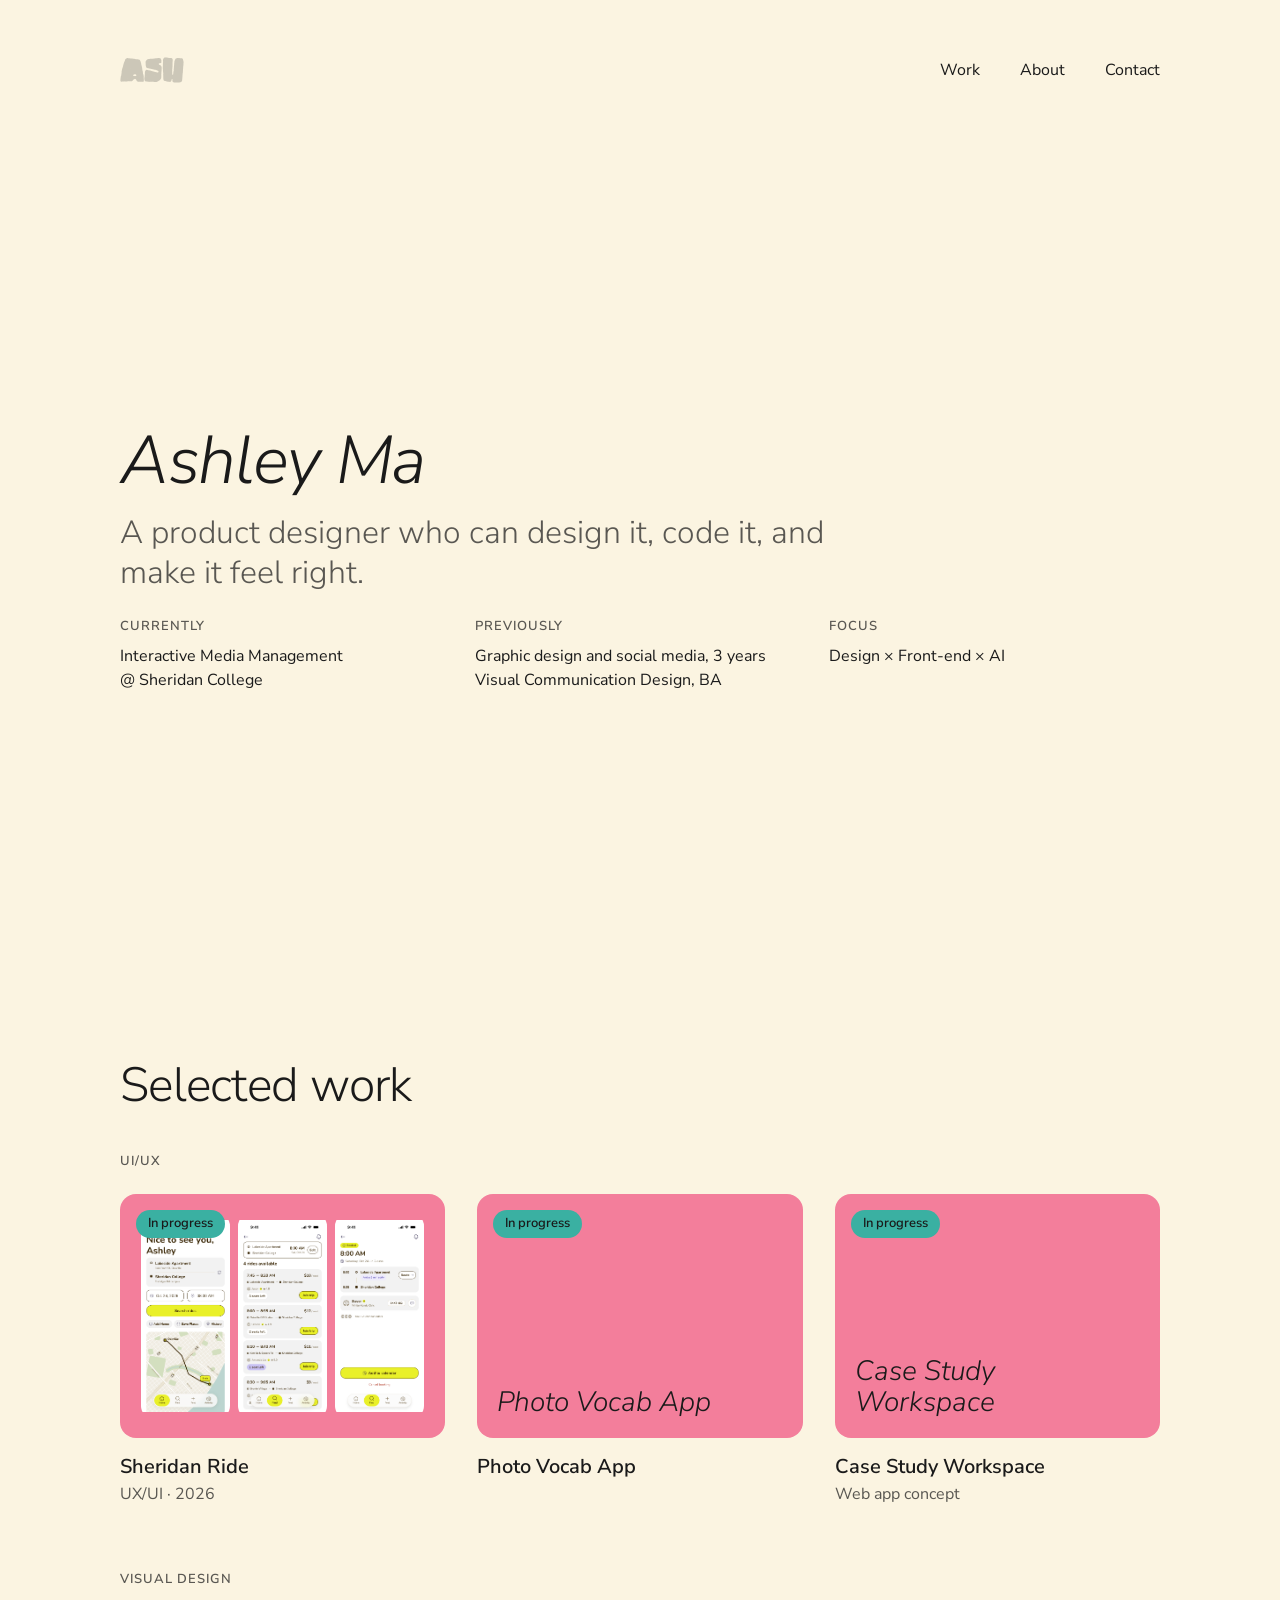
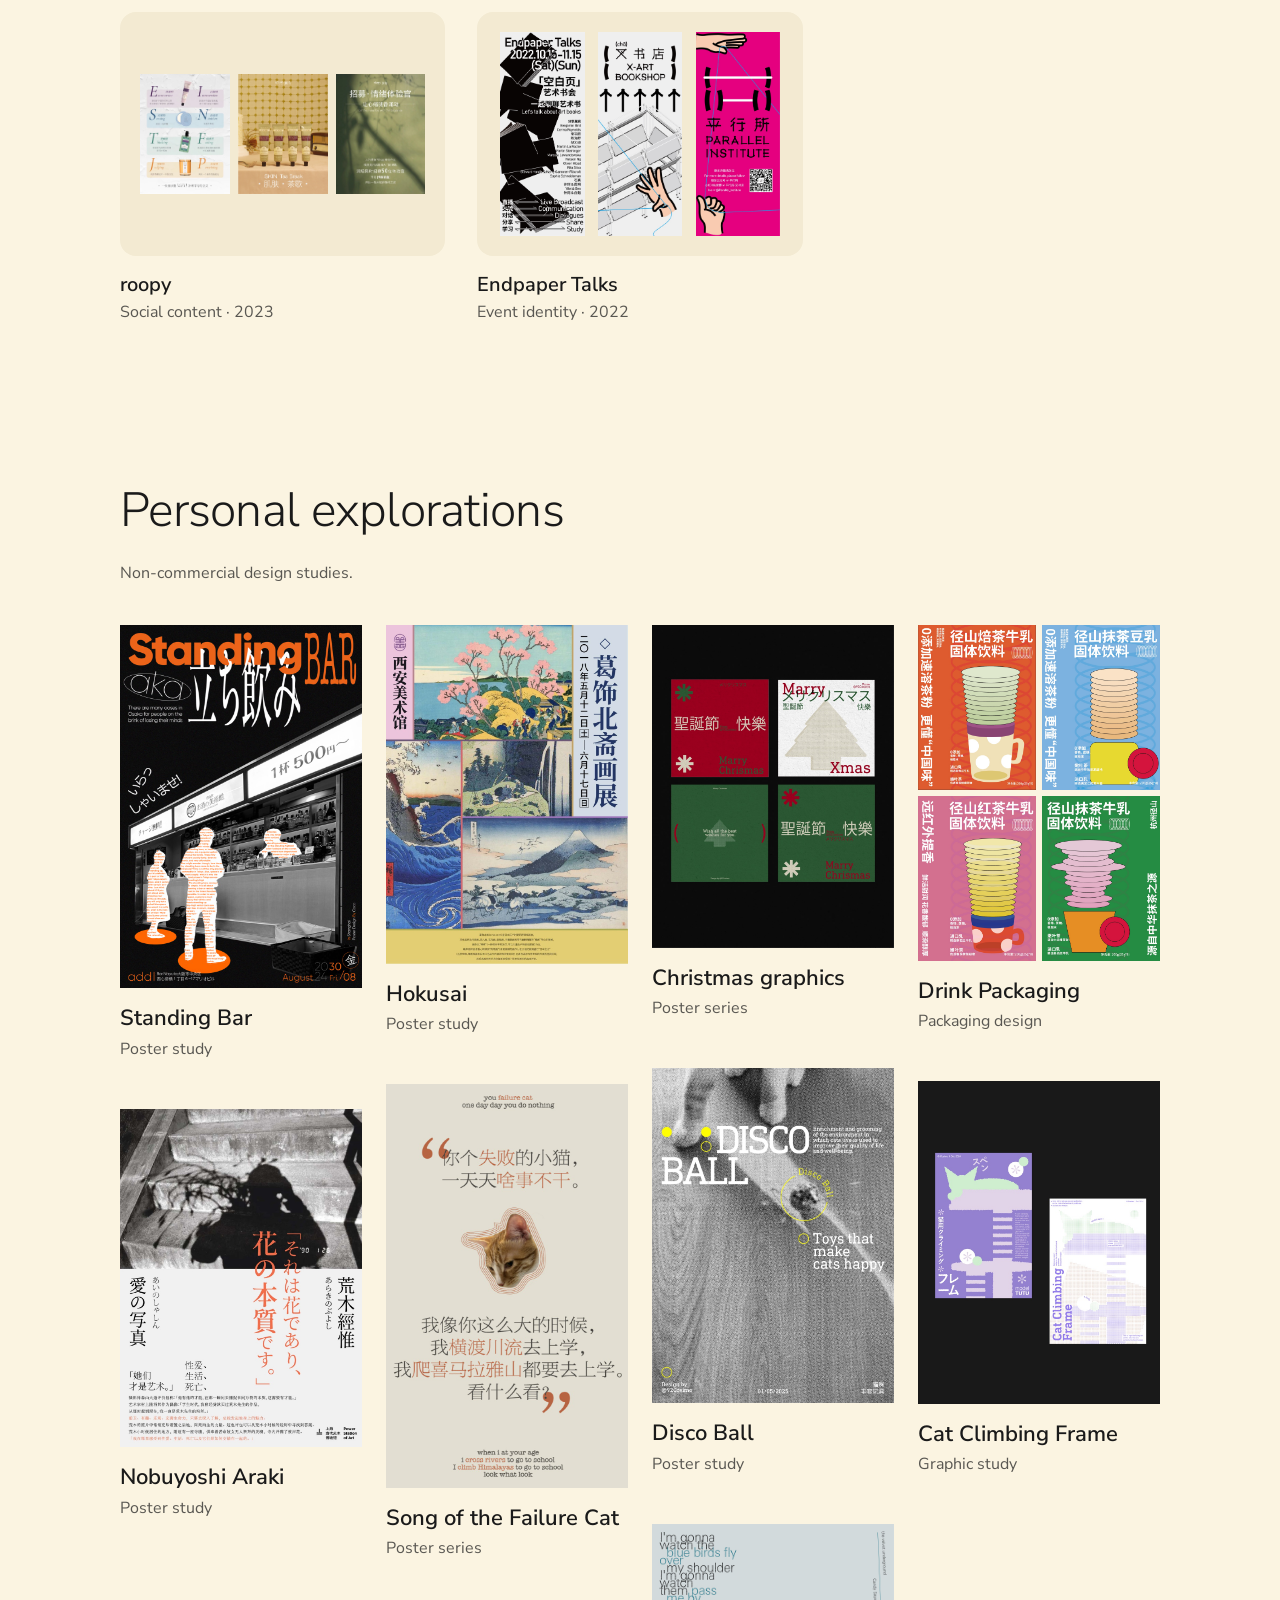
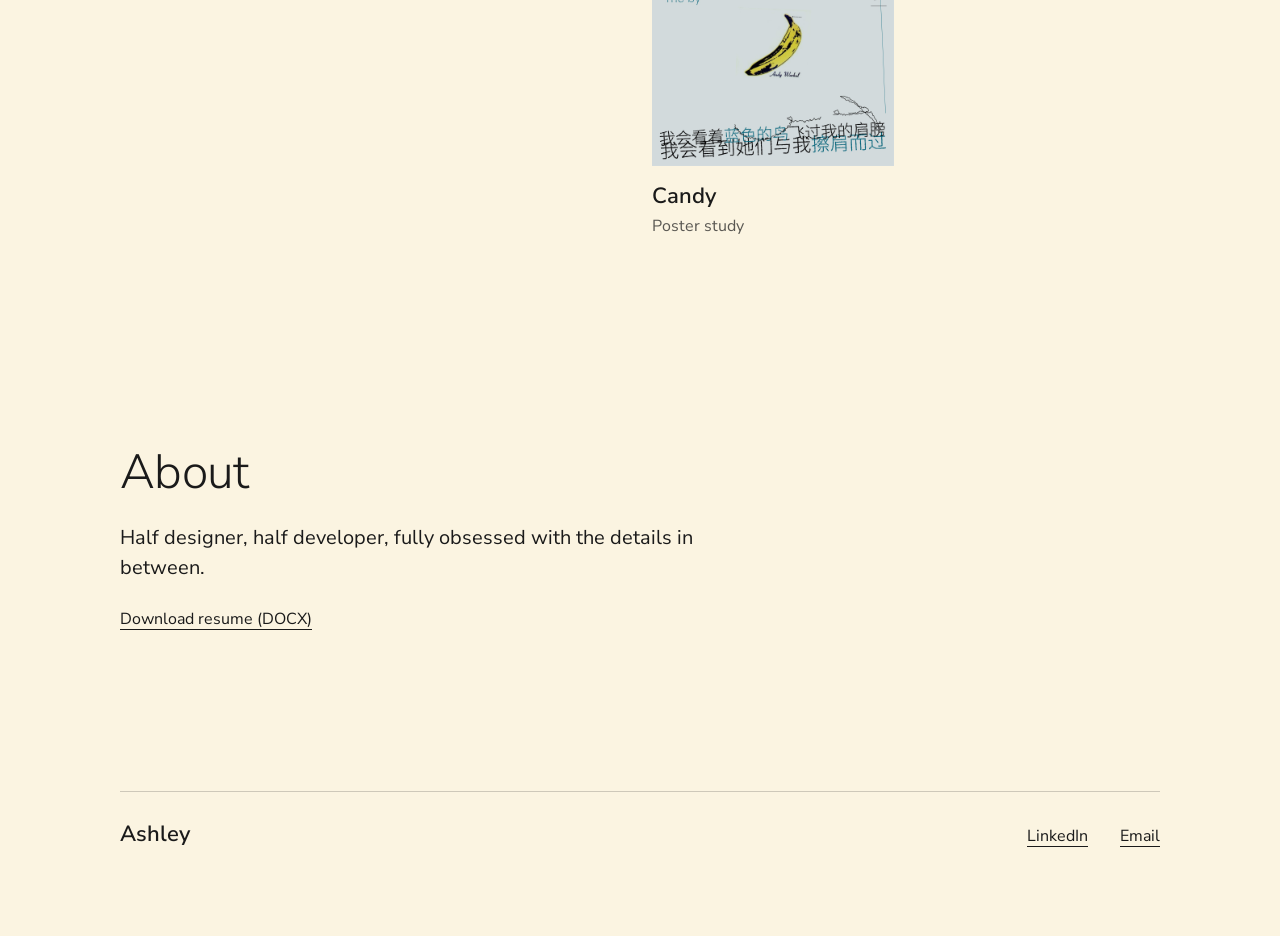
==== index.html @ 842b999d "little error 2" ====
<!DOCTYPE html>
<html lang="en">
<head>
  <meta charset="UTF-8">
  <meta name="viewport" content="width=device-width, initial-scale=1.0">
  <meta name="description" content="Ashley Ma — Design × Front-end × AI.">
  <title>Ashley Ma ｜ Design × Front-end × AI</title>
  <link rel="icon" type="image/svg+xml" sizes="any" href="assets/brand_assets/favicon.svg">
  <link rel="preconnect" href="https://fonts.googleapis.com">
  <link rel="preconnect" href="https://fonts.gstatic.com" crossorigin>
  <link href="https://fonts.googleapis.com/css2?family=Gaegu:wght@700&amp;family=Nunito+Sans:ital,opsz,wght@0,6..12,300;0,6..12,400;0,6..12,600;1,6..12,300&amp;display=swap" rel="stylesheet">
  <link rel="stylesheet" href="assets/style.css">
</head>
<body>
  <a class="skip-link" href="#main">Skip to content</a>
  <div class="page">
    <header class="site-header">
      <a class="brand" href="index.html" aria-label="ASH home"><img src="assets/brand_assets/ASHlogo.svg" width="96" height="39" alt="ASH"></a>
      <nav aria-label="Main navigation"><a href="#work">Work</a><a href="#about">About</a><a href="#contact">Contact</a></nav>
    </header>
    <main id="main" tabindex="-1">
      <section class="hero" aria-labelledby="intro">
        <div class="hero-title"><h1 id="intro">Ashley Ma</h1><p class="tagline">A product designer who can design it, code it, and make it feel right.</p></div>
        <dl class="facts">
          <div><dt>Currently</dt><dd>Interactive Media Management<br>@ Sheridan College</dd></div>
          <div><dt>Previously</dt><dd>Graphic design and social media, 3 years<br>Visual Communication Design, BA</dd></div>
          <div><dt>Focus</dt><dd>Design × Front-end × AI</dd></div>
        </dl>
      </section>
      <section id="work" class="work" aria-labelledby="work-title">
        <h2 id="work-title">Selected work</h2>
        <div class="work-group">
          <h3 id="uiux-title" class="group-title">UI/UX</h3>
          <div class="project-grid">
            <a class="project-card-link" href="project.html?id=sheridan-ride"><article class="project">
              <div class="cover"><p class="project-tag">In progress</p><span class="sheridan-screens" aria-hidden="true">
                <img src="assets/images/sheridanRide/01-home-page.png" width="804" height="1748" alt="" loading="lazy" decoding="async"><img src="assets/images/sheridanRide/02-search-results.png" width="804" height="1748" alt="" loading="lazy" decoding="async"><img src="assets/images/sheridanRide/04-posted-ride-details.png" width="804" height="1748" alt="" loading="lazy" decoding="async">
              </span></div>
              <h4>Sheridan Ride</h4><p class="project-meta">UX/UI · 2026</p>
            </article></a>
            <a class="project-card-link" href="project.html?id=photo-vocab-app"><article class="project">
              <div class="cover"><p class="project-tag">In progress</p><span class="cover-title" aria-hidden="true">Photo Vocab App</span></div>
              <h4>Photo Vocab App</h4>
            </article></a>
            <a class="project-card-link" href="project.html?id=case-study-workspace"><article class="project">
              <div class="cover"><p class="project-tag">In progress</p><span class="cover-title" aria-hidden="true">Case Study Workspace</span></div>
              <h4>Case Study Workspace</h4><p class="project-meta">Web app concept</p>
            </article></a>
          </div>
        </div>
        <div class="work-group">
          <h3 id="visual-title" class="group-title">Visual design</h3>
          <div class="project-grid">
            <a class="project-card-link" href="project.html?id=roopy"><article class="project">
              <div class="cover card--neutral"><span class="cover-art" aria-hidden="true"><img src="assets/images/portfolio/roopy-mbti.jpg" width="900" height="1200" alt="" loading="lazy" decoding="async"><img src="assets/images/portfolio/roopy-skin-tea-hand-cream.jpg" width="900" height="1200" alt="" loading="lazy" decoding="async"><img src="assets/images/portfolio/roopy-fragrance.jpg" width="900" height="1200" alt="" loading="lazy" decoding="async"></span></div>
              <h4>roopy</h4><p class="project-meta">Social content · 2023</p>
            </article></a>
            <a class="project-card-link" href="project.html?id=endpaper-talks"><article class="project">
              <div class="cover card--neutral"><span class="cover-art" aria-hidden="true"><img src="assets/images/portfolio/endpaper-talks.jpg" width="498" height="1200" alt="" loading="lazy" decoding="async"><img src="assets/images/portfolio/x-art-bookshop.jpg" width="499" height="1200" alt="" loading="lazy" decoding="async"><img src="assets/images/portfolio/parallel-institute.jpg" width="494" height="1200" alt="" loading="lazy" decoding="async"></span></div>
              <h4>Endpaper Talks</h4><p class="project-meta">Event identity · 2022</p>
            </article></a>
          </div>
        </div>
      </section>
      <section class="work personal-work" aria-labelledby="personal-title">
        <h2 id="personal-title">Personal explorations</h2><p class="section-intro">Non-commercial design studies.</p>
        <div class="exploration-grid">
          <a href="project.html?id=standing-bar"><article class="exploration-card"><img src="assets/images/portfolio/standing-bar.jpg" width="800" height="1200" alt="Standing Bar poster with monochrome street photography and orange lettering" loading="lazy" decoding="async"><h3>Standing Bar</h3><p>Poster study</p></article></a>
          <a href="project.html?id=araki"><article class="exploration-card"><img src="assets/images/portfolio/araki.jpg" width="857" height="1200" alt="Araki exhibition poster with monochrome photography" loading="lazy" decoding="async"><h3>Nobuyoshi Araki</h3><p>Poster study</p></article></a>
          <a href="project.html?id=hokusai"><article class="exploration-card"><img src="assets/images/portfolio/hokusai.jpg" width="857" height="1200" alt="Hokusai exhibition poster with Japanese prints and blue typography" loading="lazy" decoding="async"><h3>Hokusai</h3><p>Poster study</p></article></a>
          <a href="project.html?id=failure-cat"><article class="exploration-card"><img src="assets/images/portfolio/failure-cat-1.jpg" width="720" height="1200" alt="Failure Cat collage poster" loading="lazy" decoding="async"><h3>Song of the Failure Cat</h3><p>Poster series</p></article></a>
          <a href="project.html?id=christmas"><article class="exploration-card"><img src="assets/images/portfolio/christmas-series.jpg" width="900" height="1200" alt="Christmas graphic compositions in red, green, and cream" loading="lazy" decoding="async"><h3>Christmas graphics</h3><p>Poster series</p></article></a>
          <a href="project.html?id=disco-ball"><article class="exploration-card"><img src="assets/images/portfolio/disco-ball.jpg" width="867" height="1200" alt="Disco Ball poster with monochrome imagery and yellow accents" loading="lazy" decoding="async"><h3>Disco Ball</h3><p>Poster study</p></article></a>
          <a href="project.html?id=candy"><article class="exploration-card"><img src="assets/images/portfolio/candy.jpg" width="1200" height="1200" alt="Candy poster with a yellow banana illustration and bilingual lyrics" loading="lazy" decoding="async"><h3>Candy</h3><p>Poster study</p></article></a>
          <a href="project.html?id=drink-packaging"><article class="exploration-card"><div class="exploration-collage" aria-hidden="true"><img src="assets/images/portfolio/packaging-0206-02.jpg" width="859" height="1200" alt="" loading="lazy" decoding="async"><img src="assets/images/portfolio/packaging-0206-03.jpg" width="859" height="1200" alt="" loading="lazy" decoding="async"><img src="assets/images/portfolio/packaging-0210-04.jpg" width="859" height="1200" alt="" loading="lazy" decoding="async"><img src="assets/images/portfolio/packaging-0210-05.jpg" width="859" height="1200" alt="" loading="lazy" decoding="async"></div><h3>Drink Packaging</h3><p>Packaging design</p></article></a>
          <a href="project.html?id=cat-climbing-frame"><article class="exploration-card"><img src="assets/images/portfolio/cat-climbing-frame.jpg" width="900" height="1200" alt="Purple cat climbing frame graphic design" loading="lazy" decoding="async"><h3>Cat Climbing Frame</h3><p>Graphic study</p></article></a>
        </div>
      </section>
      <section id="about" class="about" aria-labelledby="about-title">
        <h2 id="about-title">About</h2><p class="body-large">Half designer, half developer, fully obsessed with the details in between.</p>
        <div id="resume" class="resume"><a class="contact-link" href="assets/Ashley_Ma_Resume.docx" download>Download resume (DOCX)</a></div>
      </section>
    </main>
    <footer id="contact" class="site-footer"><div class="footer-row"><p class="signature">Ashley</p><div class="footer-links"><a class="contact-link" href="https://www.linkedin.com/in/ashleymadesign/">LinkedIn</a><a class="contact-link" href="mailto:Ashley.ma0902@gmail.com">Email</a></div></div></footer>
  </div>
</body>
</html>
---- assets/style.css ----
:root {
  --color-bg: #FBF4E1;              /* page background (60%) - light tint of Pantone Anise Flower */
  --color-card: #F37E9B;            /* project cards, simple screenshots (30%) - Pantone Rosy Future */
  --color-card-neutral: #F3EAD2;    /* project cards, colorful screenshots - warm sand */
  --color-accent: #3AB0A2;          /* tags, active/hover link line (10%) - Pantone Waterfall */
  --color-text: #1A1A1A;            /* main text */
  --color-text-muted: rgba(26, 26, 26, 0.72);  /* secondary text */
  --color-line: rgba(26, 26, 26, 0.2);         /* footer divider (kept) */
  --color-green: #C9D77E;           /* only the unused .flow-line still refers to this */
  --color-white: #FFFFFF;           /* currently unused */
}
* { box-sizing: border-box; }
body { margin: 0; background: var(--color-bg); color: var(--color-text); font-family: 'Nunito Sans', sans-serif; font-size: 1rem; line-height: 1.5; }
h1, h2, h3, h4, p, figure, dl, dd { margin: 0; }
a { color: inherit; text-underline-offset: .3em; }
a:hover { text-decoration-thickness: 2px; }
:focus-visible { outline: 2px solid var(--color-text); outline-offset: 2px; }
::selection { color: var(--color-text); background: var(--color-accent); }
.page { width: min(1200px, calc(100% - 240px)); margin-inline: auto; }
.site-header { display: flex; align-items: center; justify-content: space-between; gap: 24px; padding-block: 40px; }
/* min-height keeps the header at 139px now that the logo is 26px tall. */
.brand { display: inline-flex; align-items: center; min-height: 59px; padding: 10px; margin-left: -10px; }
.brand img { display: block; width: auto; height: 26px; opacity: .2; filter: brightness(0) invert(9.4%); }
nav { display: flex; flex-wrap: wrap; column-gap: 40px; }
nav a { display: inline-flex; align-items: center; min-height: 44px; text-decoration: none; }
.site-header nav a { position: relative; color: var(--color-text); font-size: 16px; }
/* Hover/active line: 2px thick, 2px below the text, drawn without changing the link box or nav height. */
.site-header nav a::after { content: ""; position: absolute; inset-inline: 0; top: calc(50% + .75em + 2px); height: 2px; background: transparent; }
.site-header nav a:hover::after, .site-header nav a[aria-current]::after { background: var(--color-accent); }
.page-back:hover { text-decoration: underline; }
.page-back { display: inline-flex; align-items: center; min-height: 44px; font-size: .875rem; text-decoration: none; }
main { display: grid; gap: 160px; padding-top: 80px; }
section, footer, .resume { scroll-margin-top: 24px; }
/* The hero fills the first screen (minus the 139px top bar and 80px top padding) so Selected work starts below the fold. */
.hero { display: grid; align-content: center; gap: 24px; min-height: calc(100dvh - 220px); }
.hero-title { display: grid; gap: 16px; }
.note { font: 700 1.5rem/1.2 'Gaegu', cursive; }
h1 { max-width: 640px; font-size: clamp(2.5rem, 1.5rem + 3.4vw, 4.5rem); font-weight: 300; font-style: italic; line-height: 1.05; letter-spacing: -.02em; }
h2 { font-size: clamp(2rem, 1.4rem + 2vw, 3rem); font-weight: 300; line-height: 1.1; letter-spacing: -.015em; }
h3 { font-size: 1.375rem; font-weight: 600; line-height: 1.3; }
p { max-width: 640px; }
.muted, .project-meta, .work-status { color: var(--color-text-muted); }
/* Figma H2 scale: the one-line intro sits under the display name without competing with it. */
.tagline { max-width: 760px; color: var(--color-text-muted); font-size: clamp(1.5rem, 1.1rem + 1.4vw, 2rem); font-weight: 300; line-height: 1.25; }
.facts { display: grid; grid-template-columns: repeat(3, minmax(0, 1fr)); gap: 24px; }
/* Project info row (role, team, timeline, tools) reuses the hero facts style with four columns. */
.case-facts { grid-template-columns: repeat(4, minmax(0, 1fr)); max-width: 900px; margin-top: 16px; }
dt { font-size: .8125rem; font-weight: 600; line-height: 1.4; letter-spacing: .08em; text-transform: uppercase; }
dt { margin-bottom: 8px; color: var(--color-text-muted); }
.group-title { margin-top: 40px; color: var(--color-text-muted); font-size: .8125rem; font-weight: 600; line-height: 1.4; letter-spacing: .08em; text-transform: uppercase; }
.work-group + .work-group { margin-top: 64px; }
.project-grid { display: grid; grid-template-columns: repeat(3, minmax(0, 1fr)); gap: 32px; margin-top: 24px; }
.project { min-width: 0; }
.section-intro { margin-top: 24px; color: var(--color-text-muted); }
/* Thumbnail box: screenshots are centred and contained (never cropped). */
.cover { position: relative; display: flex; align-items: center; justify-content: center; aspect-ratio: 4 / 3; min-height: 0; padding: 20px; overflow: hidden; border-radius: 16px; background: var(--color-card); margin-bottom: 14px; }
.cover.card--neutral { background: var(--color-card-neutral); }
/* Projects without a screenshot show their name inside the box, bottom-left. */
.cover-title { align-self: flex-end; margin-inline-end: auto; color: var(--color-text); font-size: 28px; font-weight: 300; font-style: italic; line-height: 1.1; }
/* One equal column per image, whatever the count. */
.cover-art { position: relative; z-index: 1; display: grid; grid-template-rows: minmax(0, 1fr); grid-auto-flow: column; grid-auto-columns: minmax(0, 1fr); gap: 8px; width: 100%; height: 100%; }
.cover-art img { display: block; width: 100%; height: 100%; min-width: 0; object-fit: contain; }
.sheridan-screens { position: relative; z-index: 1; display: flex; align-items: center; justify-content: center; gap: 3%; width: 100%; height: 100%; }
.sheridan-screens img { display: block; width: auto; max-width: 31%; height: 100%; border-radius: 12px; object-fit: contain; }
.project-card-link { display: block; min-width: 0; color: inherit; text-decoration: none; }
.project > h4 { font-size: 20px; font-weight: 600; }
.project-meta { font-size: 16px; }
/* Tag pill sits in the thumbnail's top-left corner. */
.project-tag { position: absolute; top: 16px; left: 16px; z-index: 2; padding: 6px 12px; border-radius: 999px; background: var(--color-accent); color: var(--color-text); font-size: 13px; font-weight: 600; line-height: 1.2; }
.project-card-link:hover h4, .exploration-grid > a:hover h3 { text-decoration: underline; text-underline-offset: .3em; }
figcaption { display: flex; flex-wrap: wrap; gap: 4px 8px; margin-top: 24px; }
strong { font-weight: 600; }
.work-status { margin-top: 40px; }
.exploration-grid { column-count: 4; column-gap: 24px; margin-top: 40px; }
.exploration-grid > a { display: inline-block; width: 100%; margin-bottom: 48px; color: inherit; text-decoration: none; break-inside: avoid; }
.exploration-card img { display: block; width: 100%; height: auto; background: var(--color-card-neutral); }
.exploration-collage { display: grid; grid-template-columns: repeat(2, minmax(0, 1fr)); gap: 6px; }
/* Cells follow the artwork ratio, so there are no letterbox edges. */
.exploration-collage img { display: block; width: 100%; height: auto; min-width: 0; }
.exploration-card h3 { margin-top: 16px; }
.exploration-card p { margin-top: 4px; color: var(--color-text-muted); }
.about { display: grid; gap: 24px; }
.body-large { font-size: 1.25rem; }
.resume { max-width: 640px; }
.contact-link { min-width: 0; padding-block: 8px; overflow-wrap: anywhere; }
.site-footer { margin-top: 160px; border-top: 1px solid var(--color-line); padding-block: 24px 64px; }
.footer-row { display: flex; flex-wrap: wrap; justify-content: space-between; align-items: baseline; gap: 16px; margin-bottom: 16px; }
.footer-links { display: flex; flex-wrap: wrap; gap: 0 32px; min-width: 0; }
.signature { font-size: 1.375rem; font-weight: 600; }
.skip-link { position: fixed; top: 8px; left: 24px; z-index: 10; padding: 16px 24px; background: var(--color-bg); transform: translateY(-200%); }
.skip-link:focus { transform: translateY(0); }
.filter-definitions { position: absolute; }
.case-main { row-gap: 24px; }
.case-study { min-width: 0; }
.case-header { display: grid; gap: 16px; }
.eyebrow { color: var(--color-text-muted); font-size: .8125rem; font-weight: 600; letter-spacing: .08em; text-transform: uppercase; }
.case-intro { max-width: 720px; font-size: 1.25rem; color: var(--color-text-muted); }
/* Columns follow the image count so the last row is never left with one lone image. */
.case-gallery { display: grid; grid-template-columns: repeat(3, minmax(0, 1fr)); align-items: start; gap: 24px; max-width: 900px; margin-top: 80px; }
/* :where keeps these count rules at class weight, so the mobile one-column rule below can override them. */
.case-gallery:where(:has(> :nth-child(2):last-child)) { grid-template-columns: repeat(2, minmax(0, 1fr)); }
.case-gallery:where(:has(> :nth-child(4):last-child), :has(> :nth-child(7):last-child)) { grid-template-columns: repeat(4, minmax(0, 1fr)); }
.case-gallery.gallery-one { grid-template-columns: minmax(0, 640px); }
.case-section .case-gallery { margin-top: 16px; }
.case-gallery img, .case-gallery video { display: block; width: 100%; height: auto; background: var(--color-card-neutral); }
.case-section { display: grid; gap: 16px; max-width: 900px; margin-top: 112px; }
.case-section h2 { max-width: 720px; font-size: 2rem; line-height: 1.2; }
.case-section h3 { margin-top: 8px; }
.case-section p, .case-section ul, .case-section ol { max-width: 720px; }
.case-section ul, .case-section ol { margin-block: 0; padding-inline-start: 1.25rem; }
.case-section li + li { margin-top: 8px; }
.case-columns { display: grid; grid-template-columns: repeat(2, minmax(0, 1fr)); gap: 48px; }
.value-list { display: grid; grid-template-columns: repeat(2, minmax(0, 1fr)); gap: 12px 32px; list-style-position: inside; padding: 0; }
.steps { display: grid; gap: 16px; }
.flow-line { padding: 24px; background: var(--color-green); font-weight: 600; }
.back-link { display: inline-block; margin-top: 112px; padding-block: 12px; }
.toc { display: flex; flex-direction: column; flex-wrap: nowrap; font-size: .875rem; }
.toc a { min-height: 32px; color: var(--color-text-muted); }
.toc a[aria-current="true"] { color: var(--color-text); }
.toc-link::before { content: ""; inline-size: 5px; block-size: 5px; margin-inline: -11px 6px; background: currentColor; opacity: 0; }
.toc-link[aria-current="true"]::before { opacity: 1; }
@media (min-width: 1001px) and (min-height: 481px) {
  /* Top bar stays visible on every page; in-page jumps land below it (header is 139px tall). */
  /* border-image paints the background edge to edge without widening the page, so content never shows beside the bar. */
  .site-header { position: sticky; inset-block-start: 0; z-index: 10; border-image: conic-gradient(var(--color-bg) 0 0) fill 0 // 0 100vmax; }
  section, footer, .resume, .case-header, .case-section { scroll-margin-top: 160px; }
  /* Project pages: back link and contents in a left rail inside the same 1200px frame as the homepage. */
  .case-main { grid-template-columns: 200px minmax(0, 1fr); column-gap: 40px; align-items: start; }
  .rail { position: sticky; inset-block-start: 180px; display: grid; gap: 16px; }
}
/* Narrow or short screens: no rail contents, just the back link above the project. */
@media (max-width: 1000px), (max-height: 480px) { .toc { display: none; } }
@media (max-width: 768px) { .project-grid { grid-template-columns: minmax(0, 1fr); } }
@media (max-width: 1000px) {
  .case-facts { grid-template-columns: repeat(2, minmax(0, 1fr)); }
  .page { width: calc(100% - 48px); }
  nav { column-gap: 24px; }
  .exploration-grid { column-count: 3; }
}
@media (max-width: 700px) { .exploration-grid { column-count: 2; } }
@media (max-width: 600px) {
  .site-header { align-items: flex-start; flex-direction: column; gap: 16px; padding-block: 24px; }
  nav { width: 100%; justify-content: space-between; gap: 8px; }
  main { padding-top: 64px; }
  .facts, .project-grid { grid-template-columns: minmax(0, 1fr); }
  .facts { gap: 24px; }
  .artwork-cover { padding: 8px; gap: 4px; }
  .case-columns, .value-list, .case-gallery { grid-template-columns: minmax(0, 1fr); }
  .case-gallery { margin-top: 48px; }
  .case-section, .back-link { margin-top: 80px; }
}
@media (max-width: 480px) { .exploration-grid { column-count: 1; } }
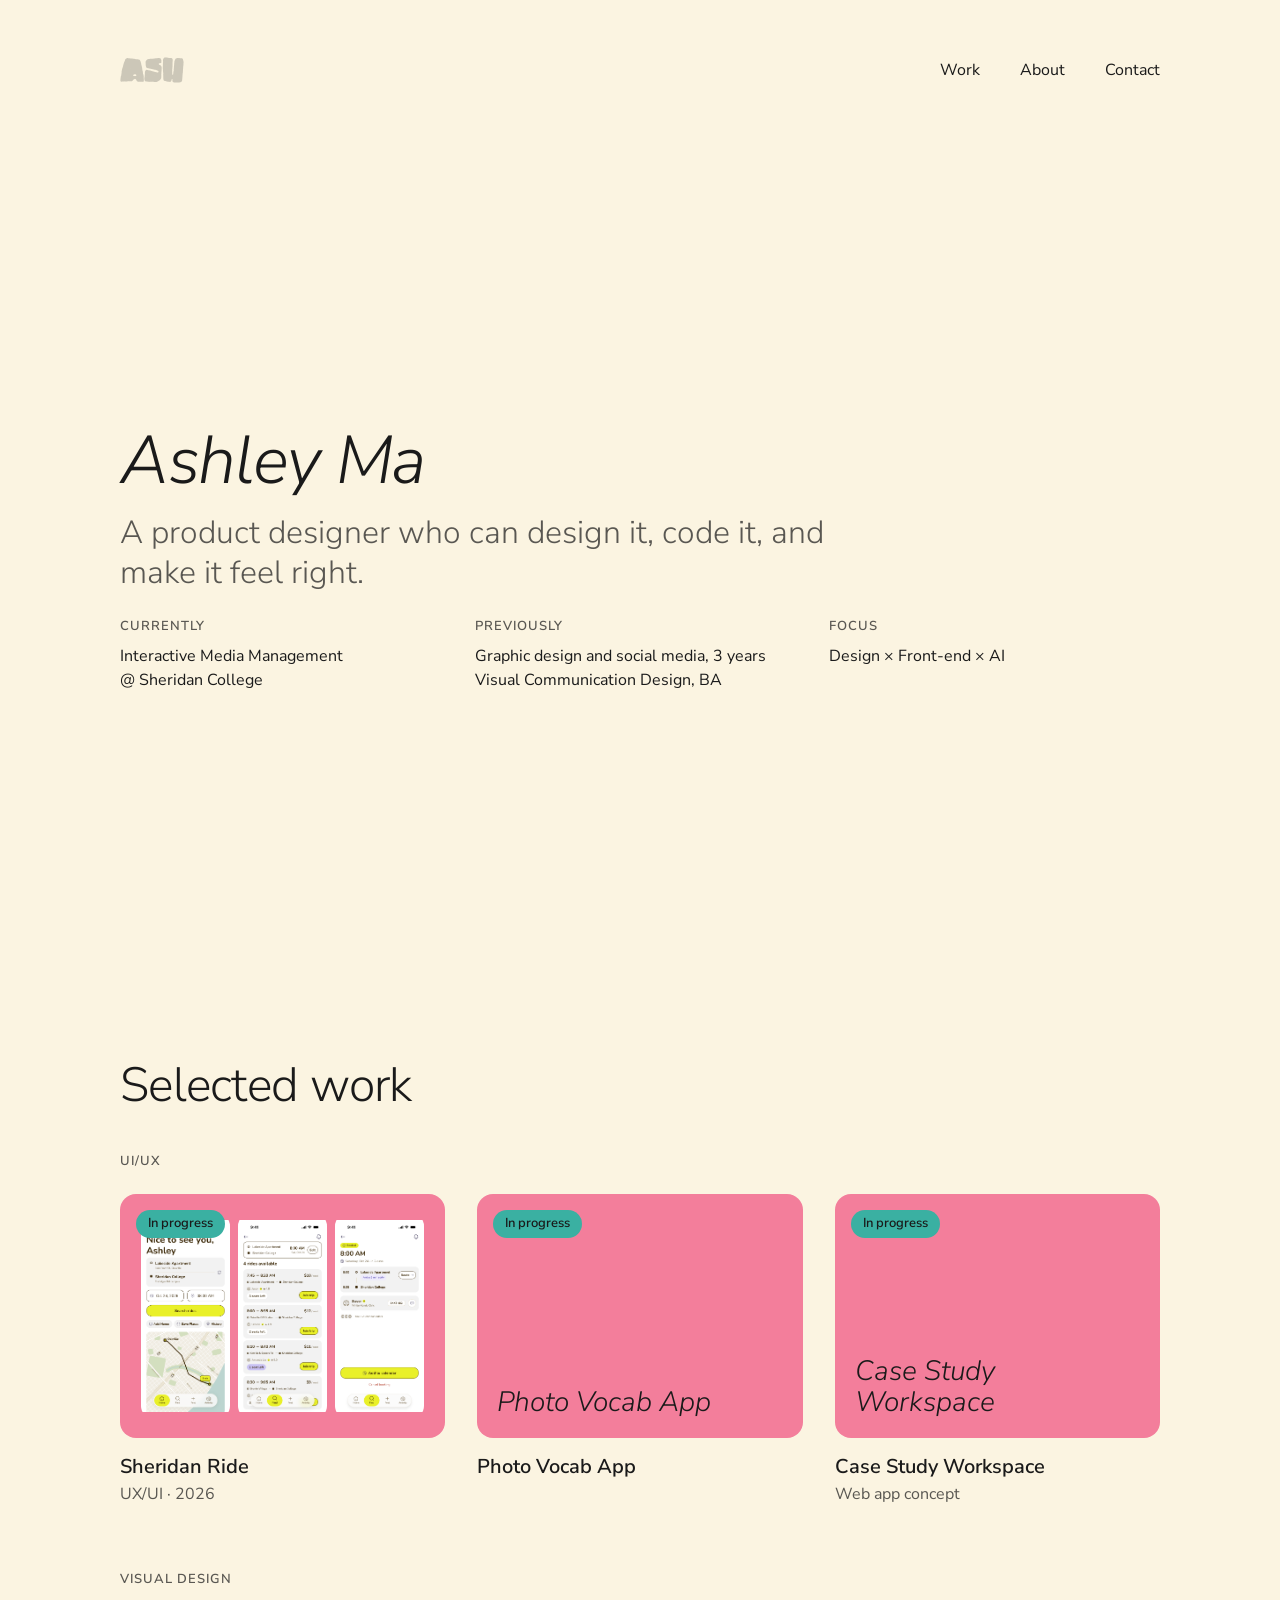
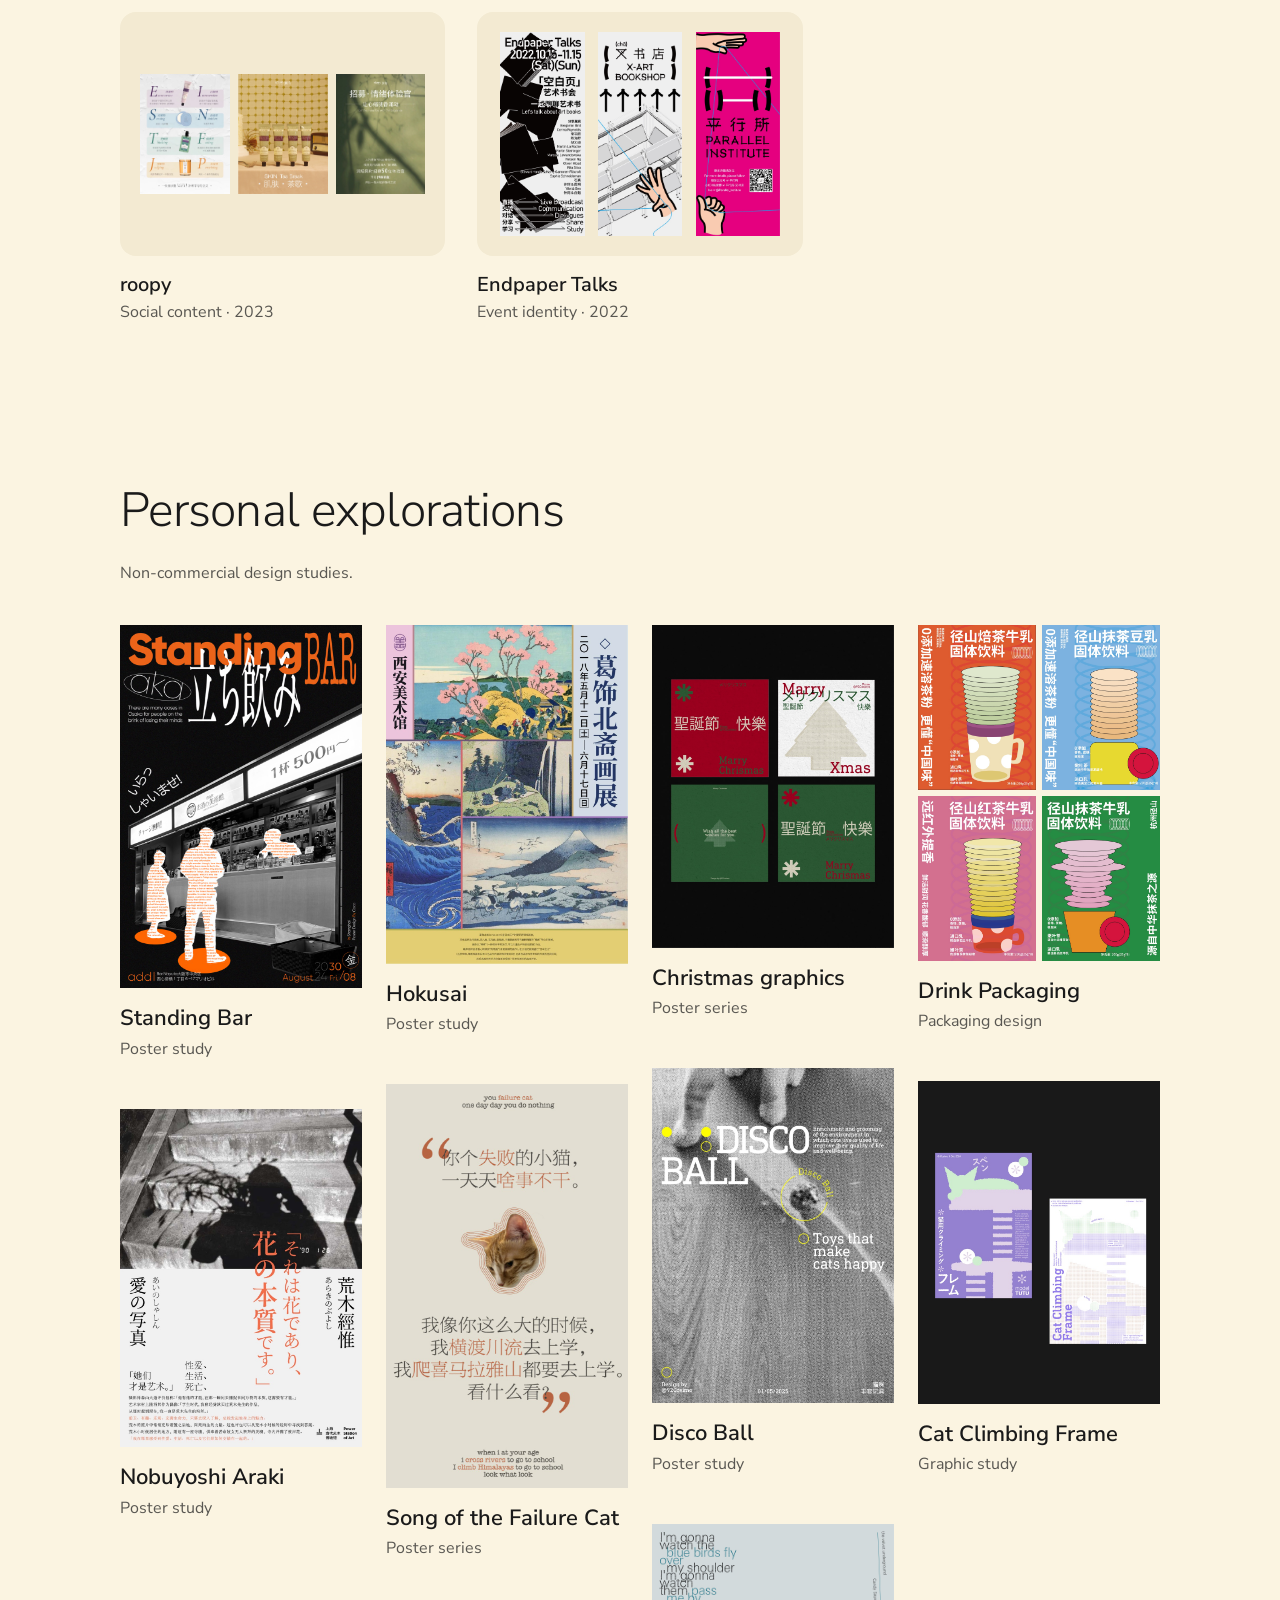
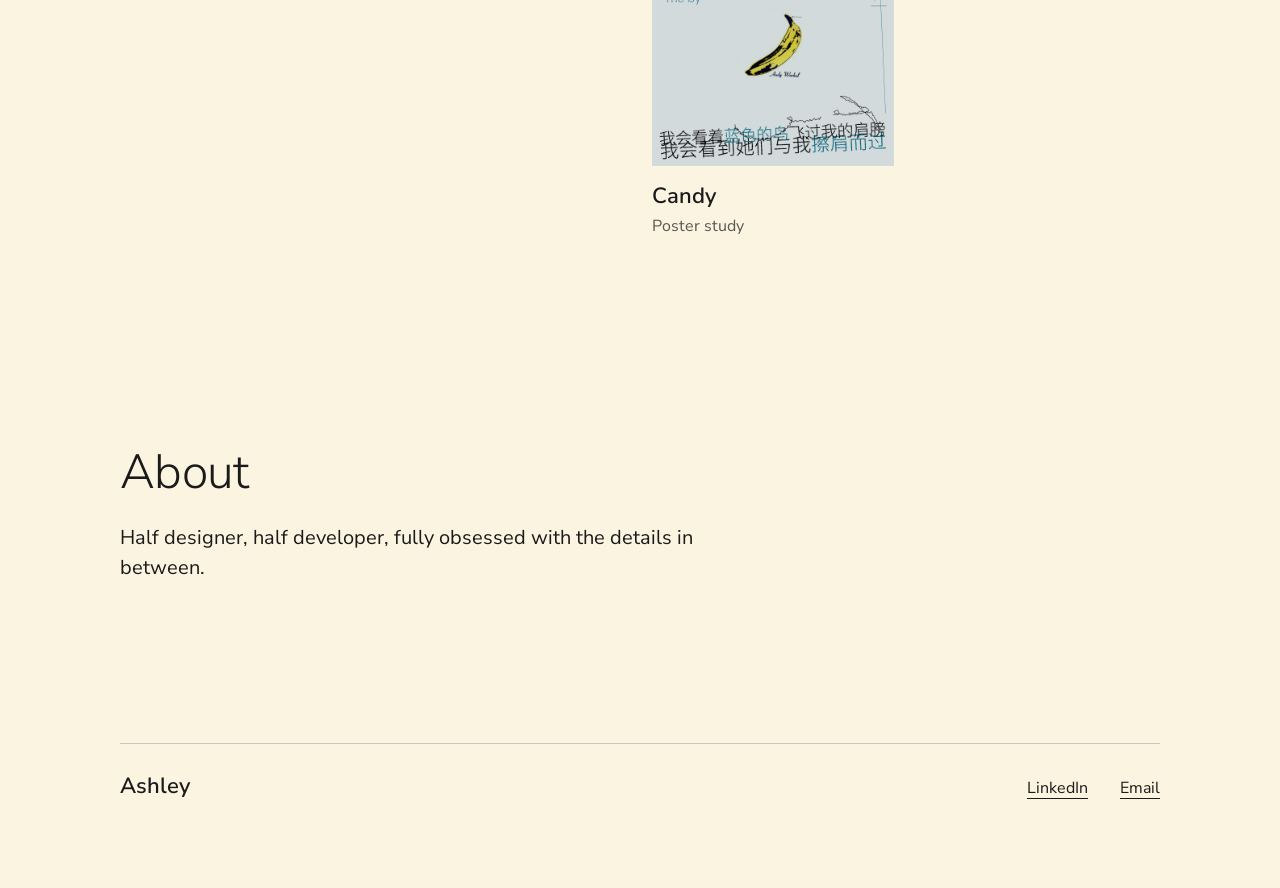
==== commit ad866c12: "remove resume" ====
--- a/index.html
+++ b/index.html
@@ -78,7 +78,6 @@
       </section>
       <section id="about" class="about" aria-labelledby="about-title">
         <h2 id="about-title">About</h2><p class="body-large">Half designer, half developer, fully obsessed with the details in between.</p>
-        <div id="resume" class="resume"><a class="contact-link" href="assets/Ashley_Ma_Resume.docx" download>Download resume (DOCX)</a></div>
       </section>
     </main>
     <footer id="contact" class="site-footer"><div class="footer-row"><p class="signature">Ashley</p><div class="footer-links"><a class="contact-link" href="https://www.linkedin.com/in/ashleymadesign/">LinkedIn</a><a class="contact-link" href="mailto:Ashley.ma0902@gmail.com">Email</a></div></div></footer>
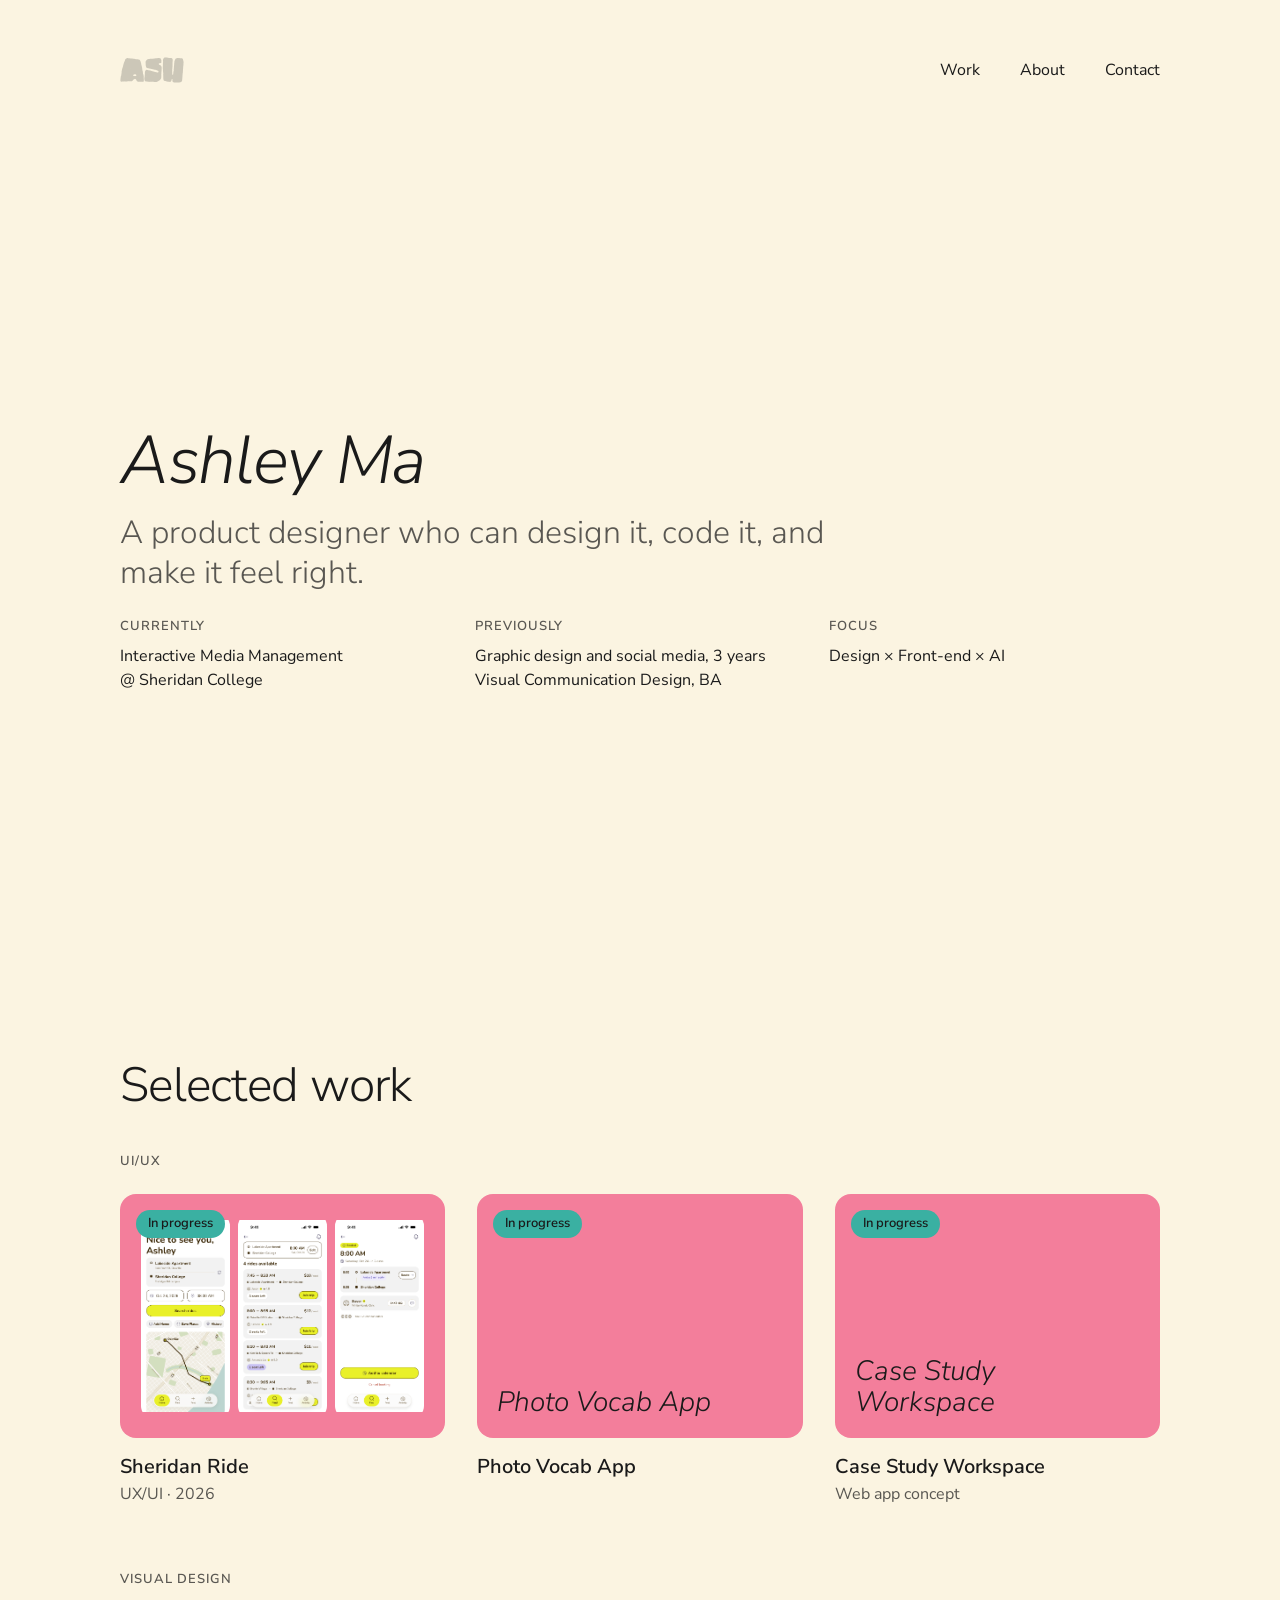
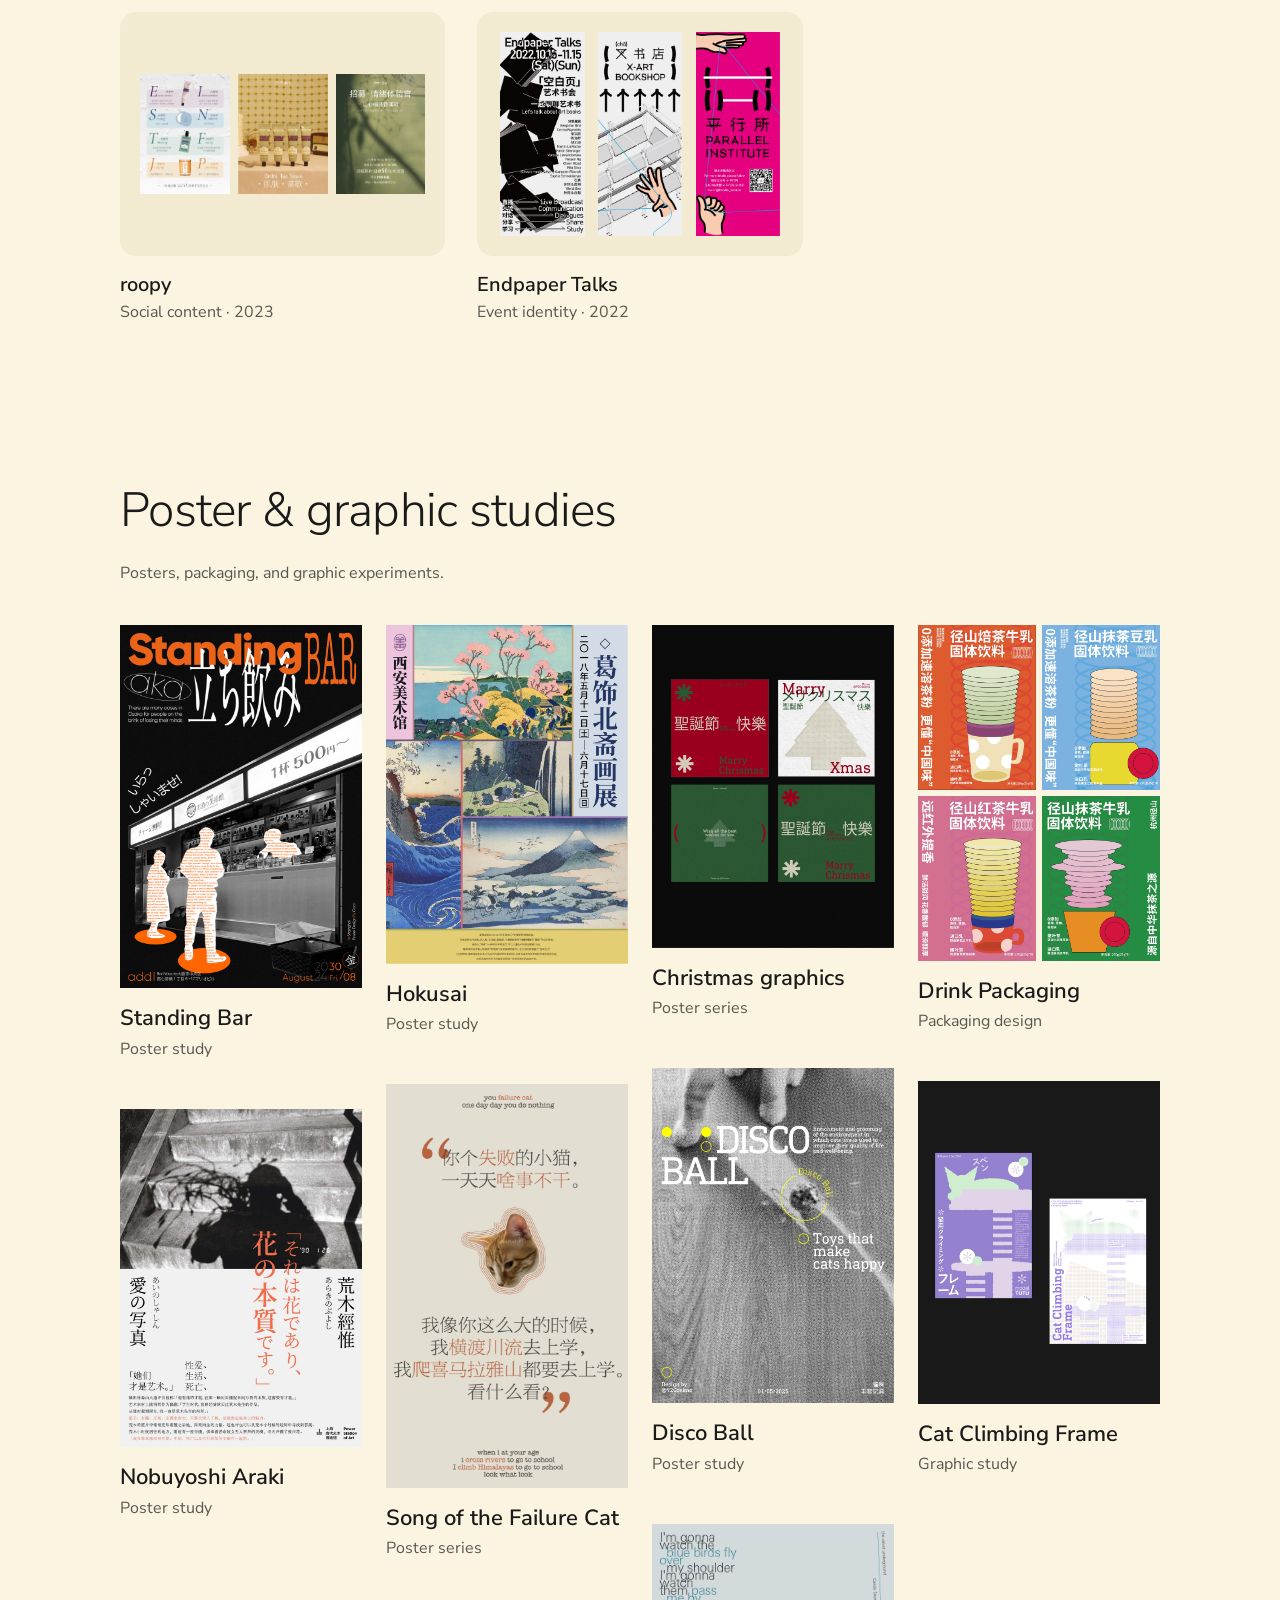
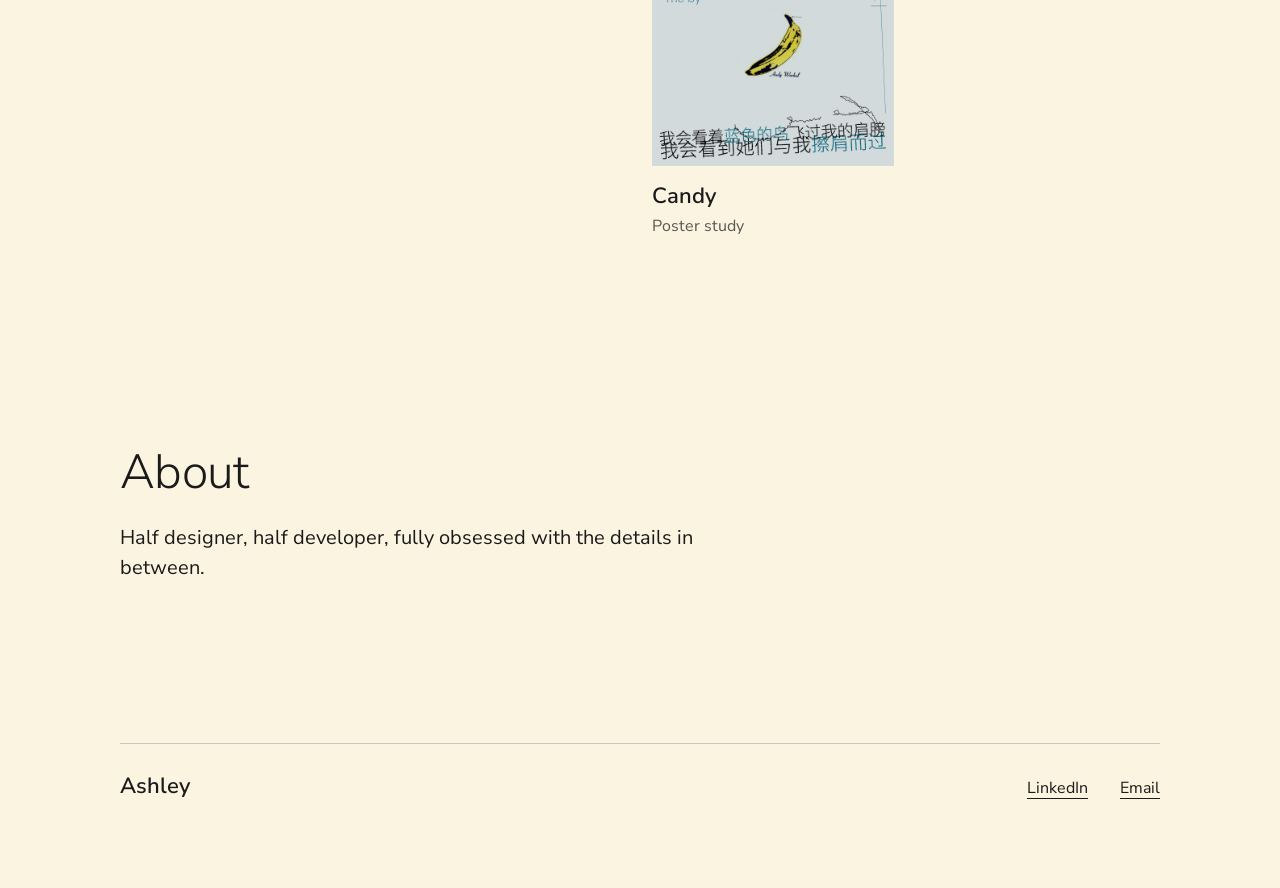
==== commit 397badd1: "changing a title" ====
--- a/index.html
+++ b/index.html
@@ -63,7 +63,7 @@
         </div>
       </section>
       <section class="work personal-work" aria-labelledby="personal-title">
-        <h2 id="personal-title">Personal explorations</h2><p class="section-intro">Non-commercial design studies.</p>
+        <h2 id="personal-title">Poster &amp; graphic studies</h2><p class="section-intro">Posters, packaging, and graphic experiments.</p>
         <div class="exploration-grid">
           <a href="project.html?id=standing-bar"><article class="exploration-card"><img src="assets/images/portfolio/standing-bar.jpg" width="800" height="1200" alt="Standing Bar poster with monochrome street photography and orange lettering" loading="lazy" decoding="async"><h3>Standing Bar</h3><p>Poster study</p></article></a>
           <a href="project.html?id=araki"><article class="exploration-card"><img src="assets/images/portfolio/araki.jpg" width="857" height="1200" alt="Araki exhibition poster with monochrome photography" loading="lazy" decoding="async"><h3>Nobuyoshi Araki</h3><p>Poster study</p></article></a>
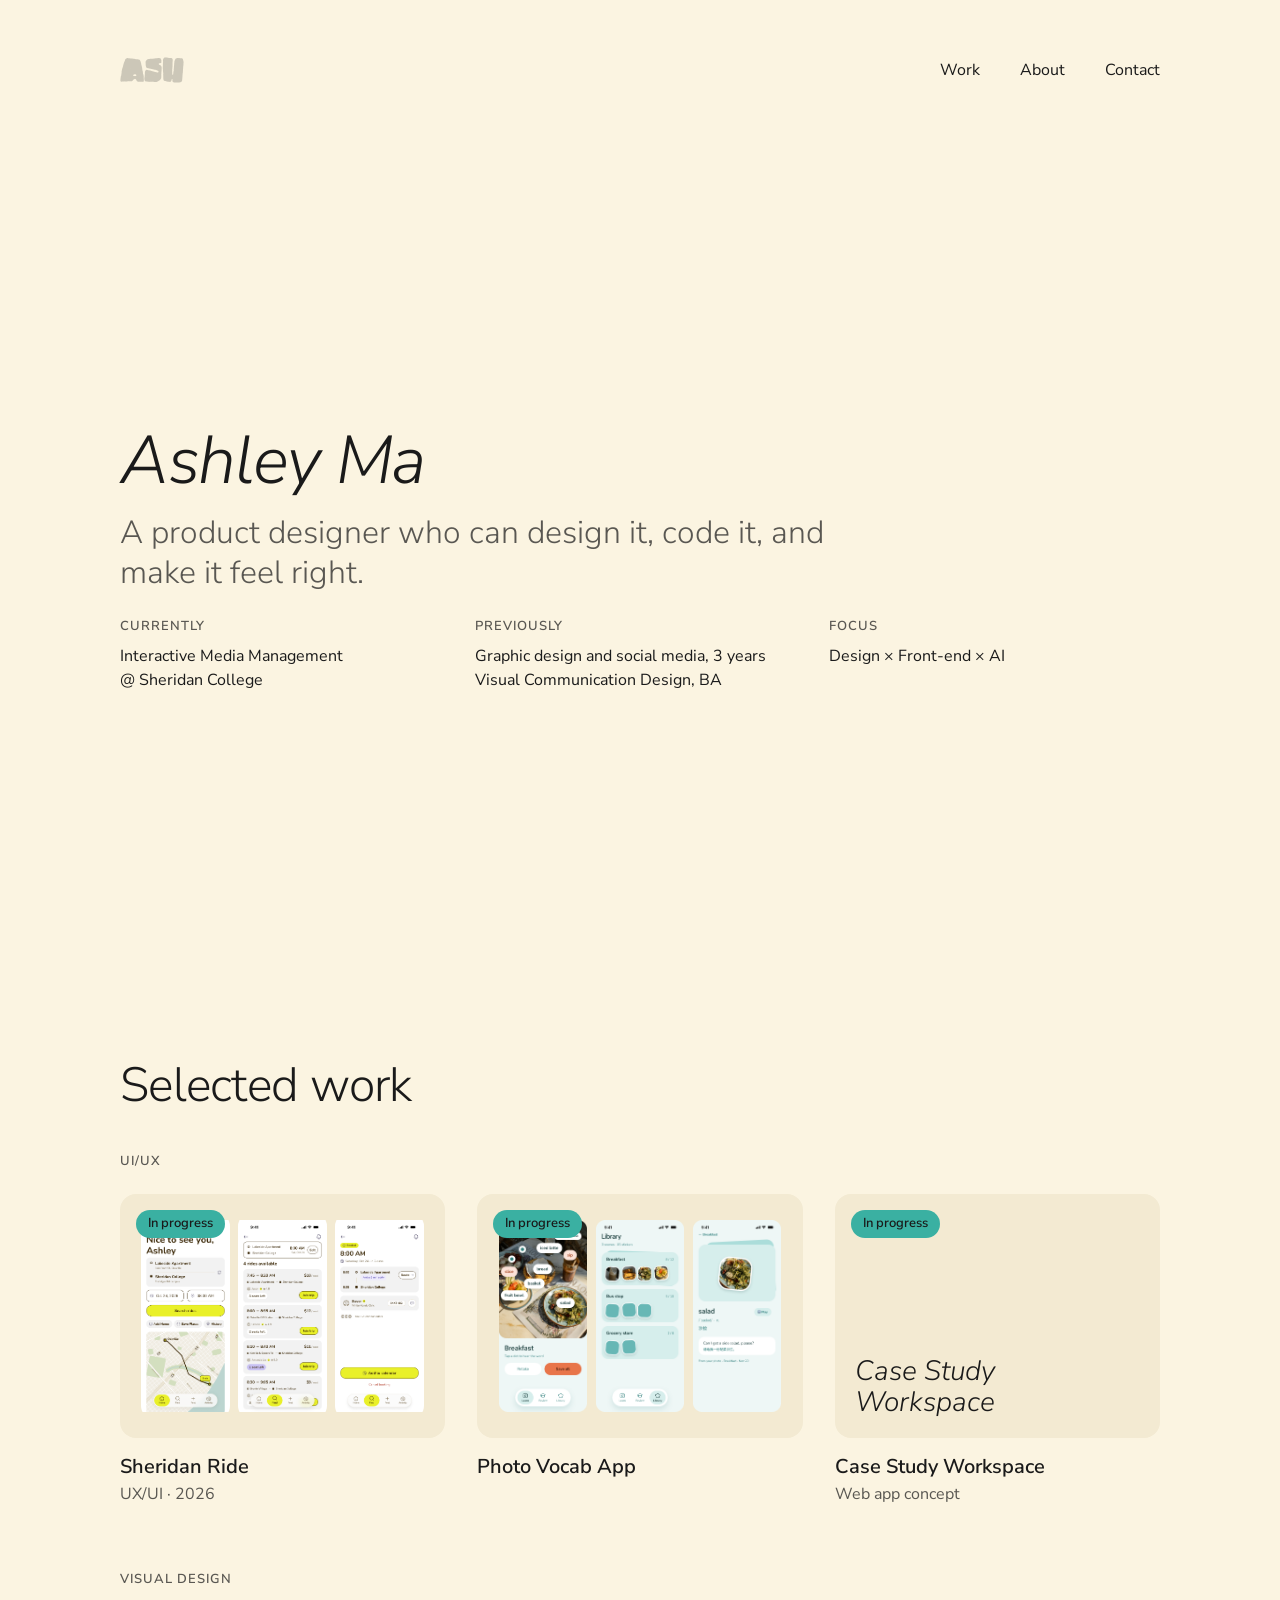
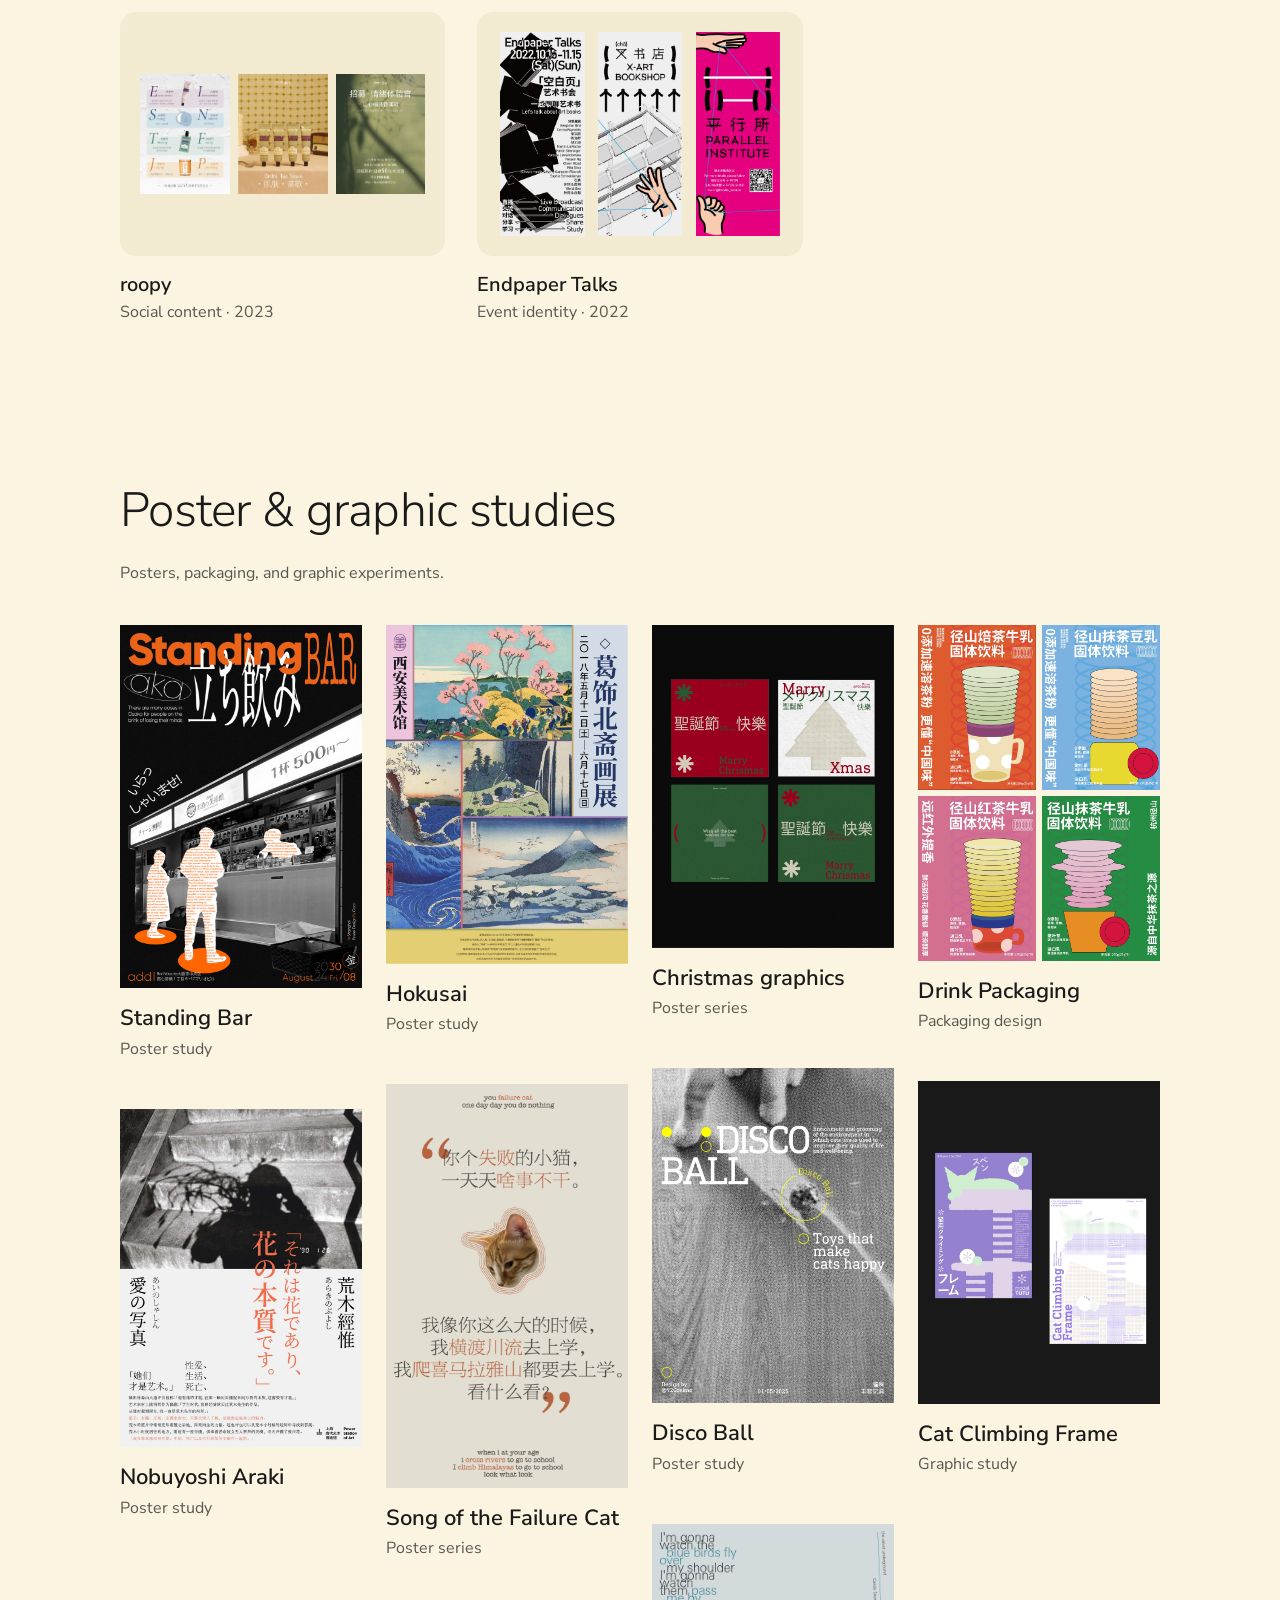
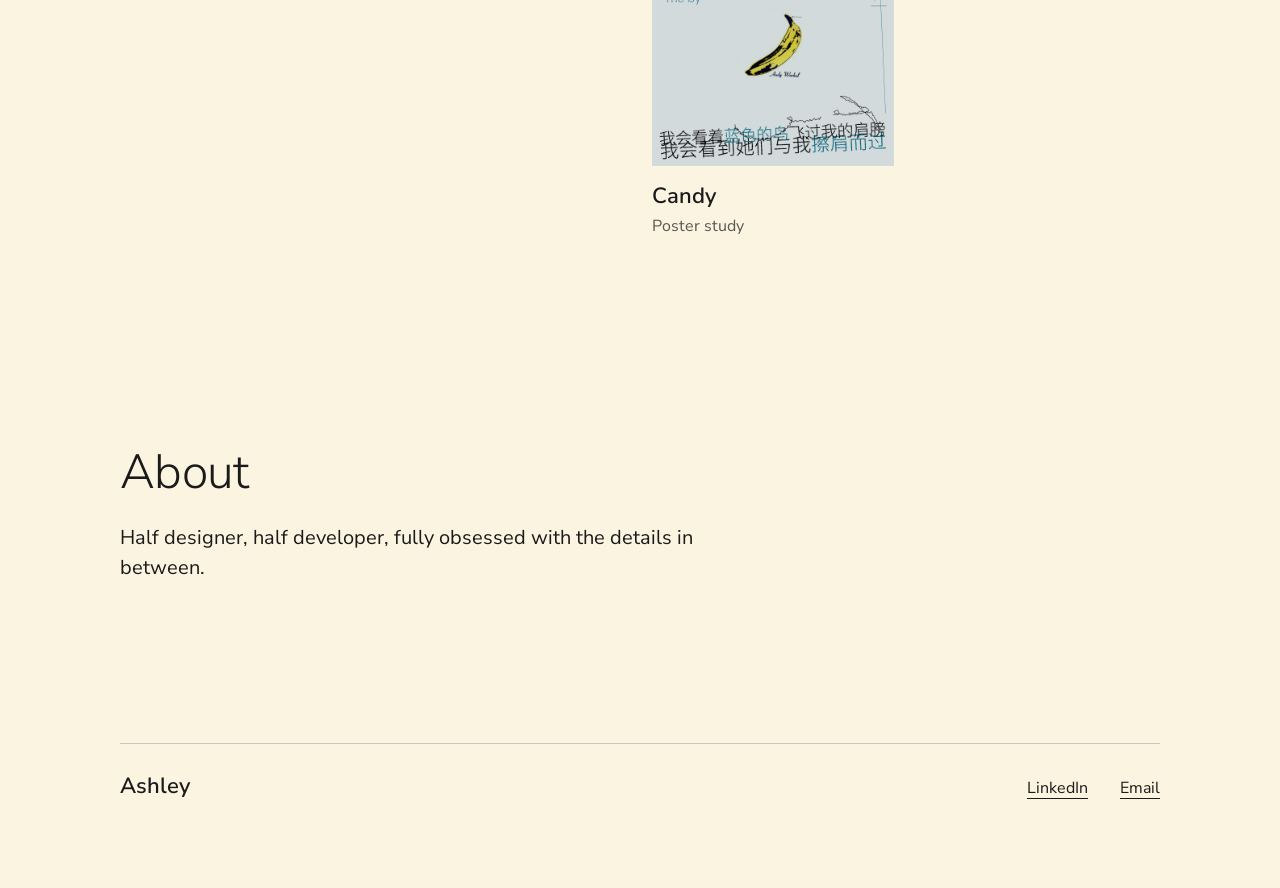
==== commit 683104e2: "Add Photo Vocab App screens and beige UI/UX covers" ====
--- a/index.html
+++ b/index.html
@@ -33,17 +33,19 @@
           <h3 id="uiux-title" class="group-title">UI/UX</h3>
           <div class="project-grid">
             <a class="project-card-link" href="project.html?id=sheridan-ride"><article class="project">
-              <div class="cover"><p class="project-tag">In progress</p><span class="sheridan-screens" aria-hidden="true">
+              <div class="cover card--neutral"><p class="project-tag">In progress</p><span class="sheridan-screens" aria-hidden="true">
                 <img src="assets/images/sheridanRide/01-home-page.png" width="804" height="1748" alt="" loading="lazy" decoding="async"><img src="assets/images/sheridanRide/02-search-results.png" width="804" height="1748" alt="" loading="lazy" decoding="async"><img src="assets/images/sheridanRide/04-posted-ride-details.png" width="804" height="1748" alt="" loading="lazy" decoding="async">
               </span></div>
               <h4>Sheridan Ride</h4><p class="project-meta">UX/UI · 2026</p>
             </article></a>
             <a class="project-card-link" href="project.html?id=photo-vocab-app"><article class="project">
-              <div class="cover"><p class="project-tag">In progress</p><span class="cover-title" aria-hidden="true">Photo Vocab App</span></div>
+              <div class="cover card--neutral"><p class="project-tag">In progress</p><span class="sheridan-screens" aria-hidden="true">
+                <img src="assets/images/photoVocabApp/02-learn-results.png" width="375" height="812" alt="" loading="lazy" decoding="async"><img src="assets/images/photoVocabApp/03-library.png" width="375" height="812" alt="" loading="lazy" decoding="async"><img src="assets/images/photoVocabApp/05-word-detail.png" width="375" height="812" alt="" loading="lazy" decoding="async">
+              </span></div>
               <h4>Photo Vocab App</h4>
             </article></a>
             <a class="project-card-link" href="project.html?id=case-study-workspace"><article class="project">
-              <div class="cover"><p class="project-tag">In progress</p><span class="cover-title" aria-hidden="true">Case Study Workspace</span></div>
+              <div class="cover card--neutral"><p class="project-tag">In progress</p><span class="cover-title" aria-hidden="true">Case Study Workspace</span></div>
               <h4>Case Study Workspace</h4><p class="project-meta">Web app concept</p>
             </article></a>
           </div>
--- a/assets/style.css
+++ b/assets/style.css
@@ -103,6 +103,7 @@
 .case-gallery.gallery-one { grid-template-columns: minmax(0, 640px); }
 .case-section .case-gallery { margin-top: 16px; }
 .case-gallery img, .case-gallery video { display: block; width: 100%; height: auto; background: var(--color-card-neutral); }
+.case-gallery img[src$=".png"] { background: none; } /* PNG screens can have transparent rounded corners */
 .case-section { display: grid; gap: 16px; max-width: 900px; margin-top: 112px; }
 .case-section h2 { max-width: 720px; font-size: 2rem; line-height: 1.2; }
 .case-section h3 { margin-top: 8px; }
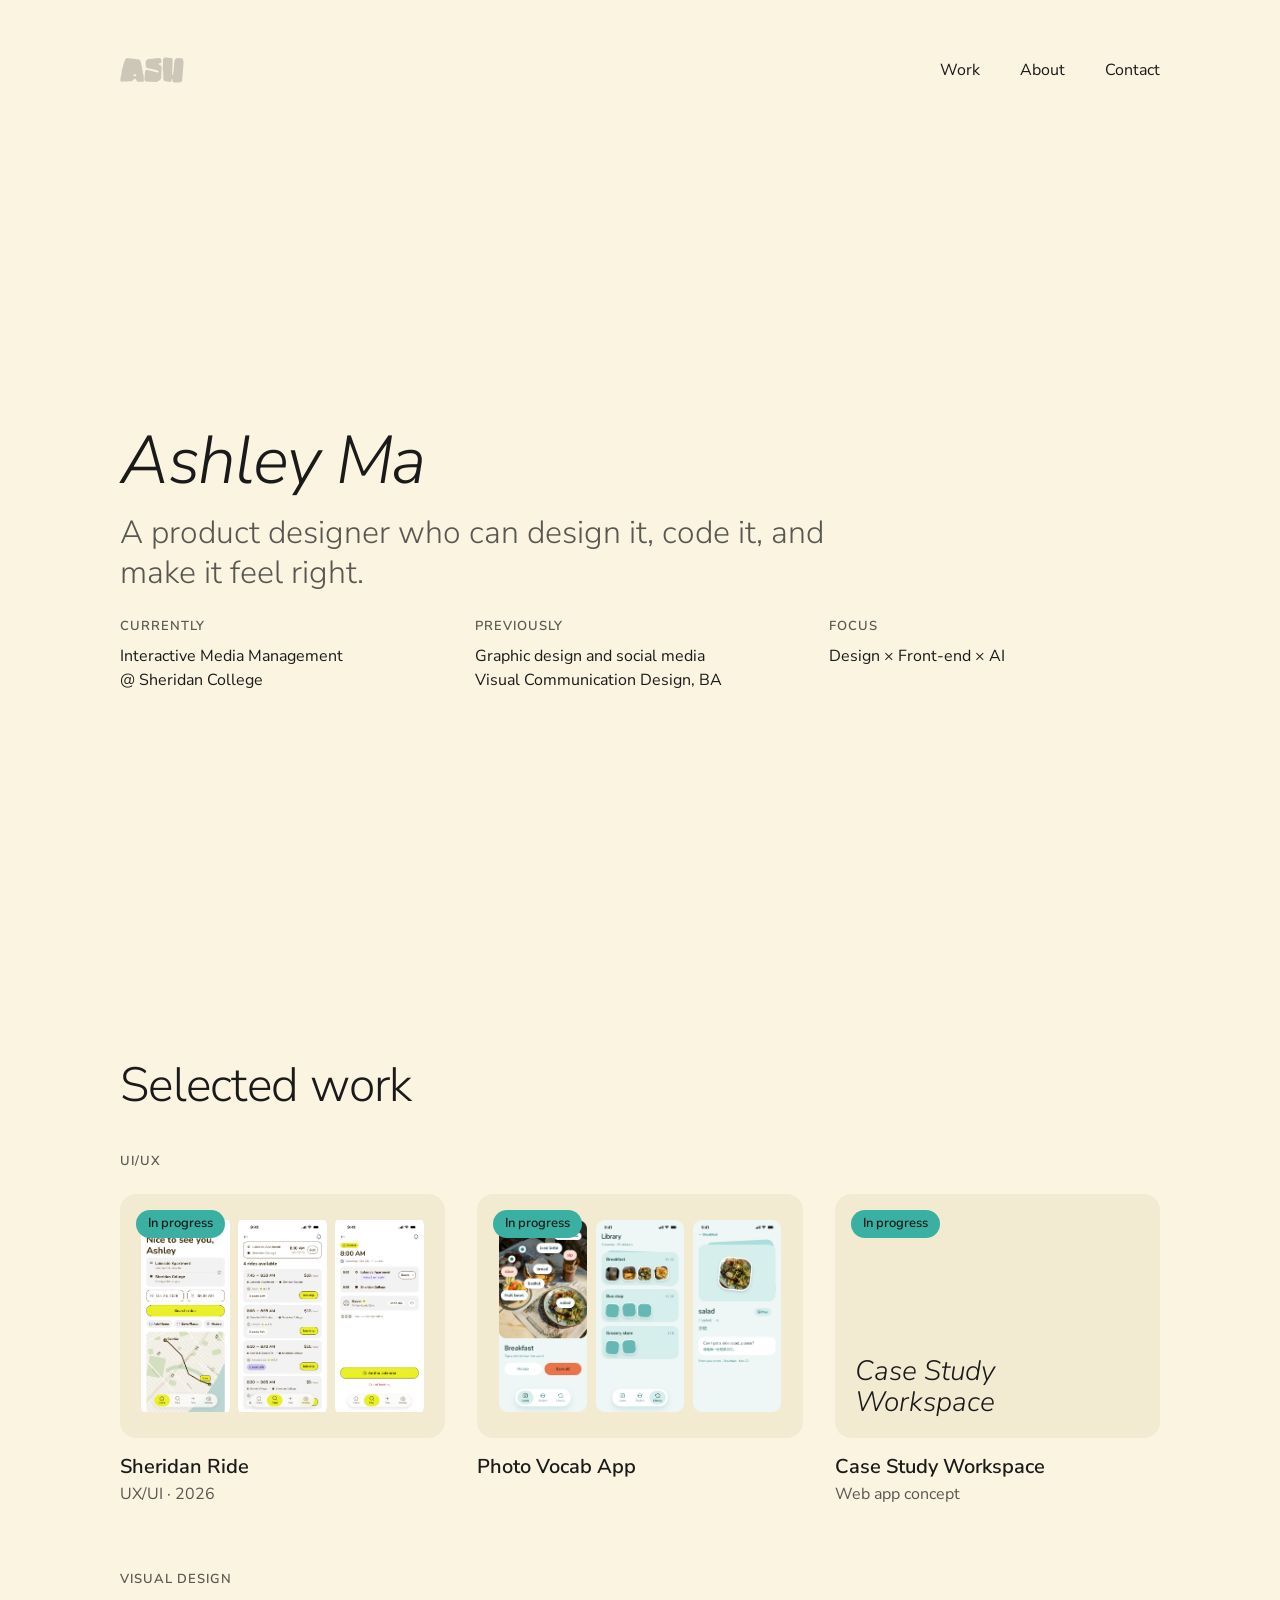
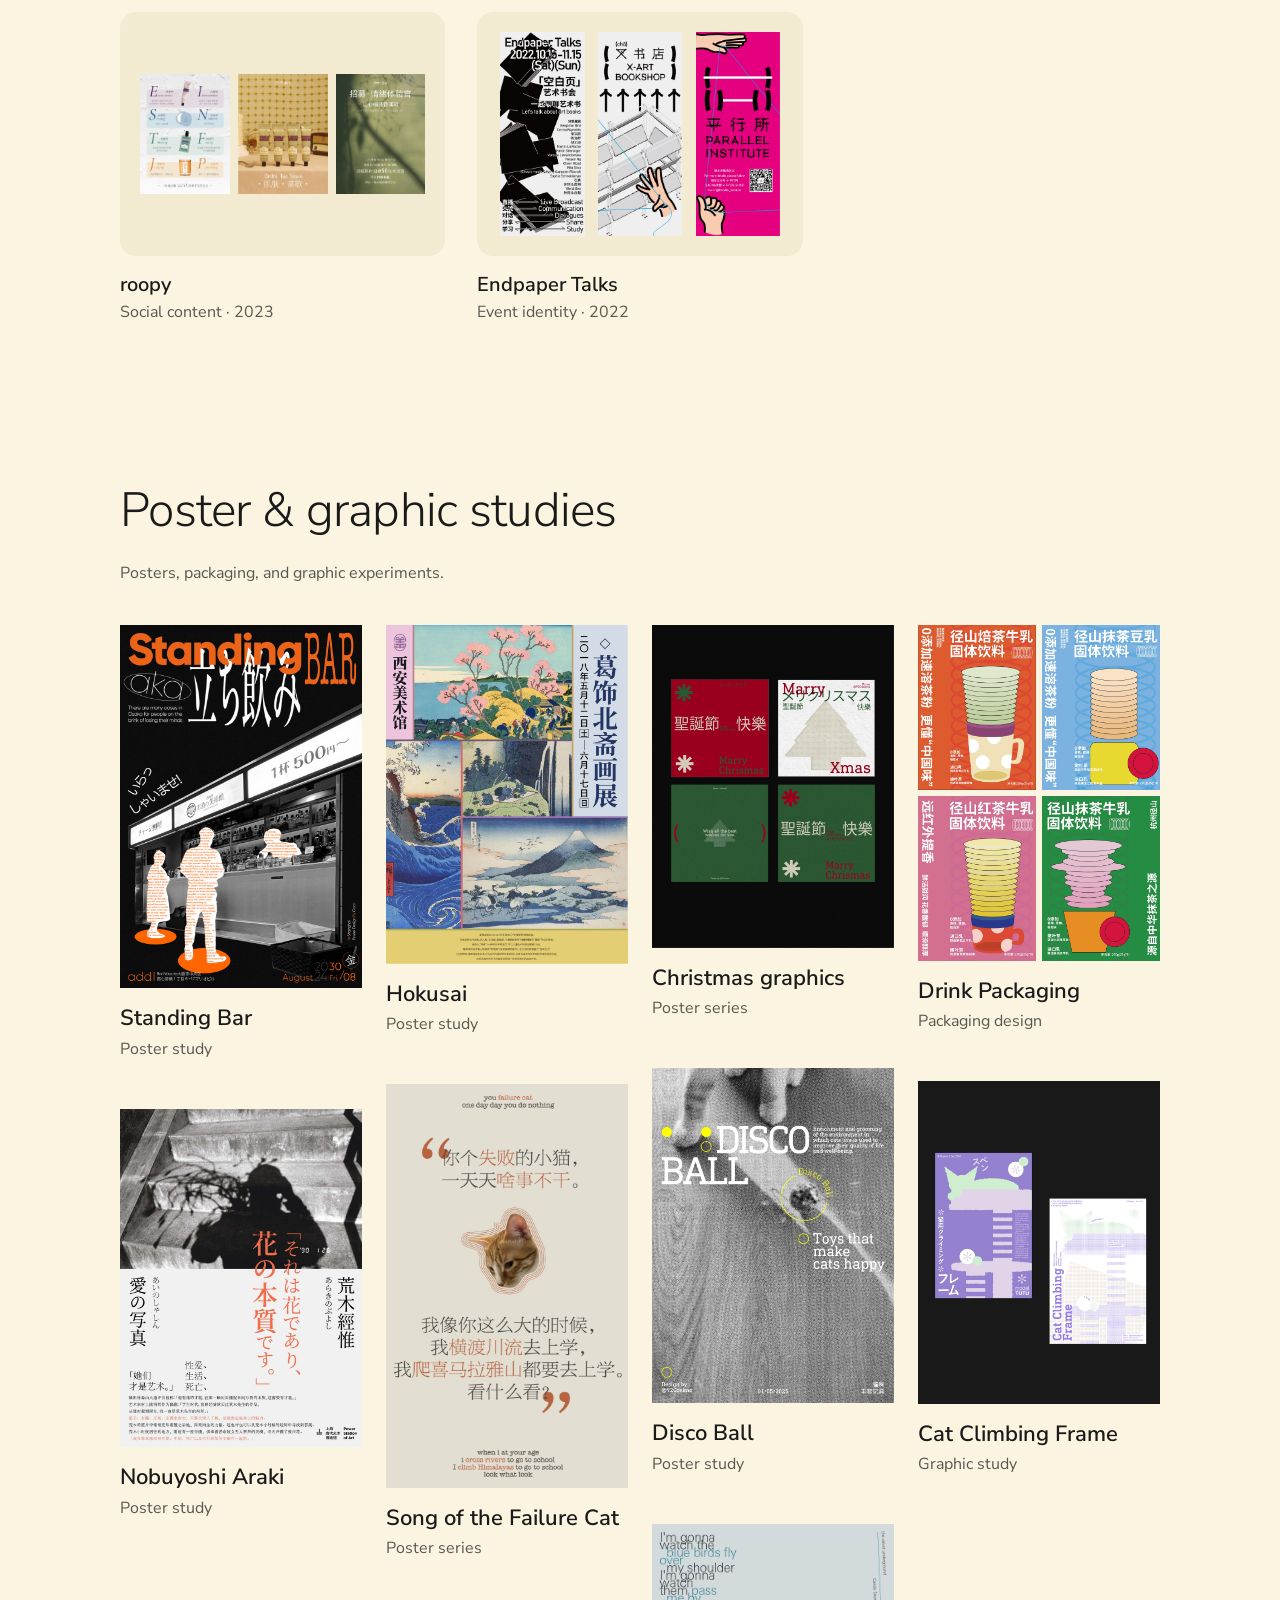
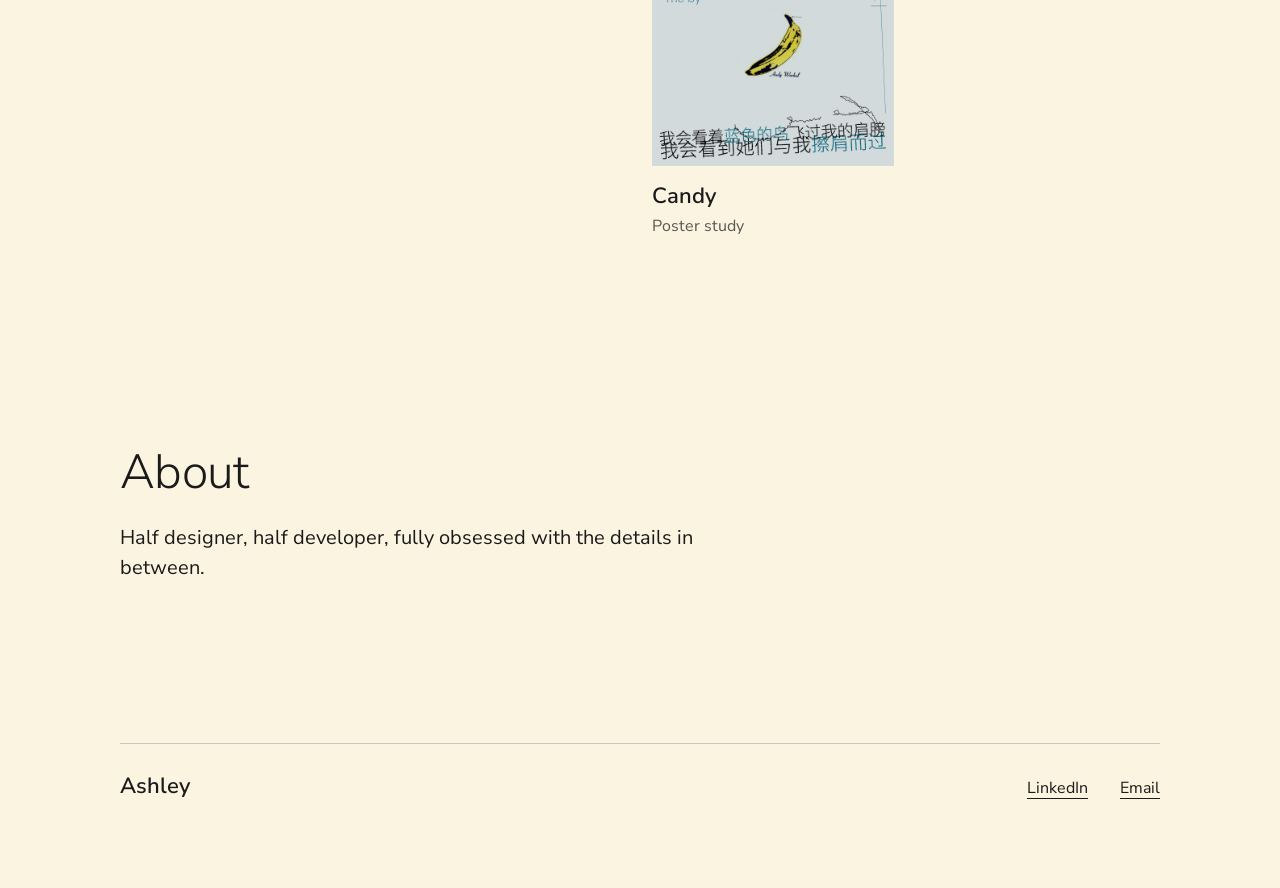
==== commit 63b8c756: "Update description in hero section" ====
--- a/index.html
+++ b/index.html
@@ -23,7 +23,7 @@
         <div class="hero-title"><h1 id="intro">Ashley Ma</h1><p class="tagline">A product designer who can design it, code it, and make it feel right.</p></div>
         <dl class="facts">
           <div><dt>Currently</dt><dd>Interactive Media Management<br>@ Sheridan College</dd></div>
-          <div><dt>Previously</dt><dd>Graphic design and social media, 3 years<br>Visual Communication Design, BA</dd></div>
+          <div><dt>Previously</dt><dd>Graphic design and social media<br>Visual Communication Design, BA</dd></div>
           <div><dt>Focus</dt><dd>Design × Front-end × AI</dd></div>
         </dl>
       </section>
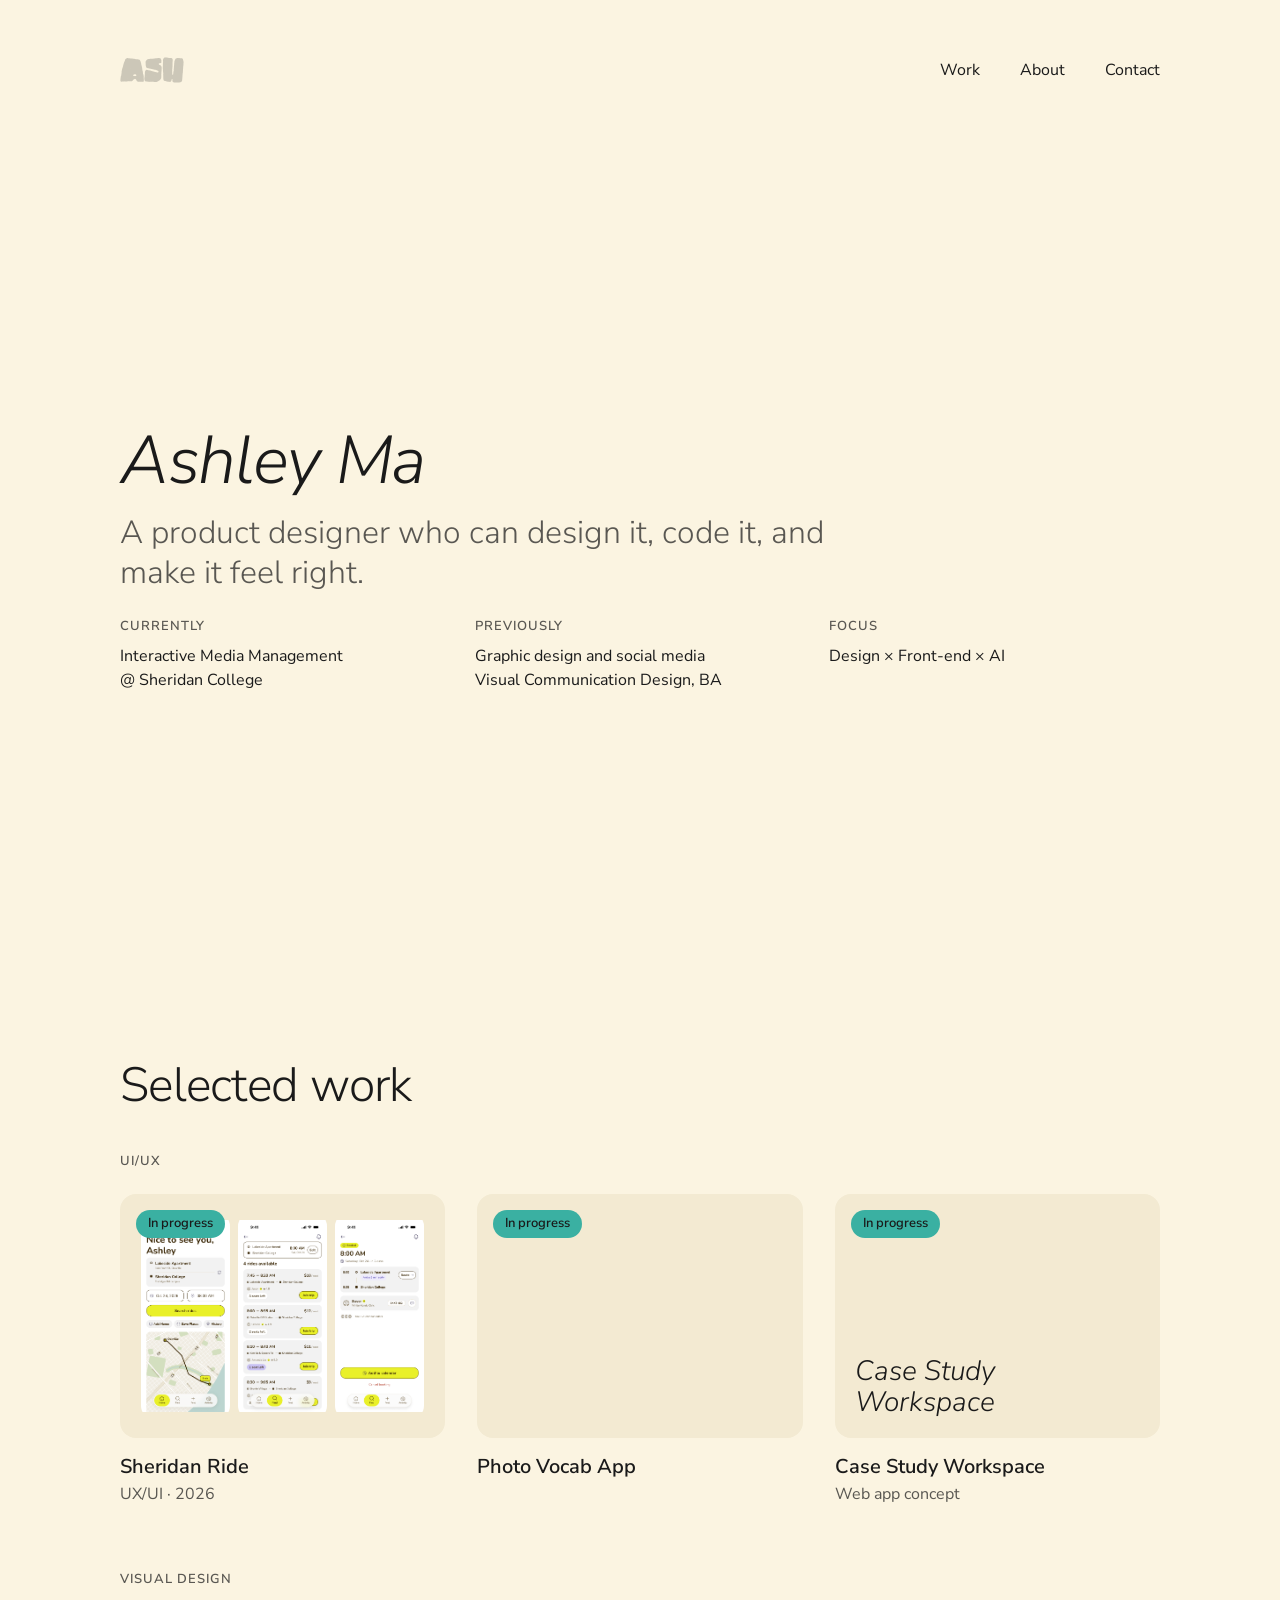
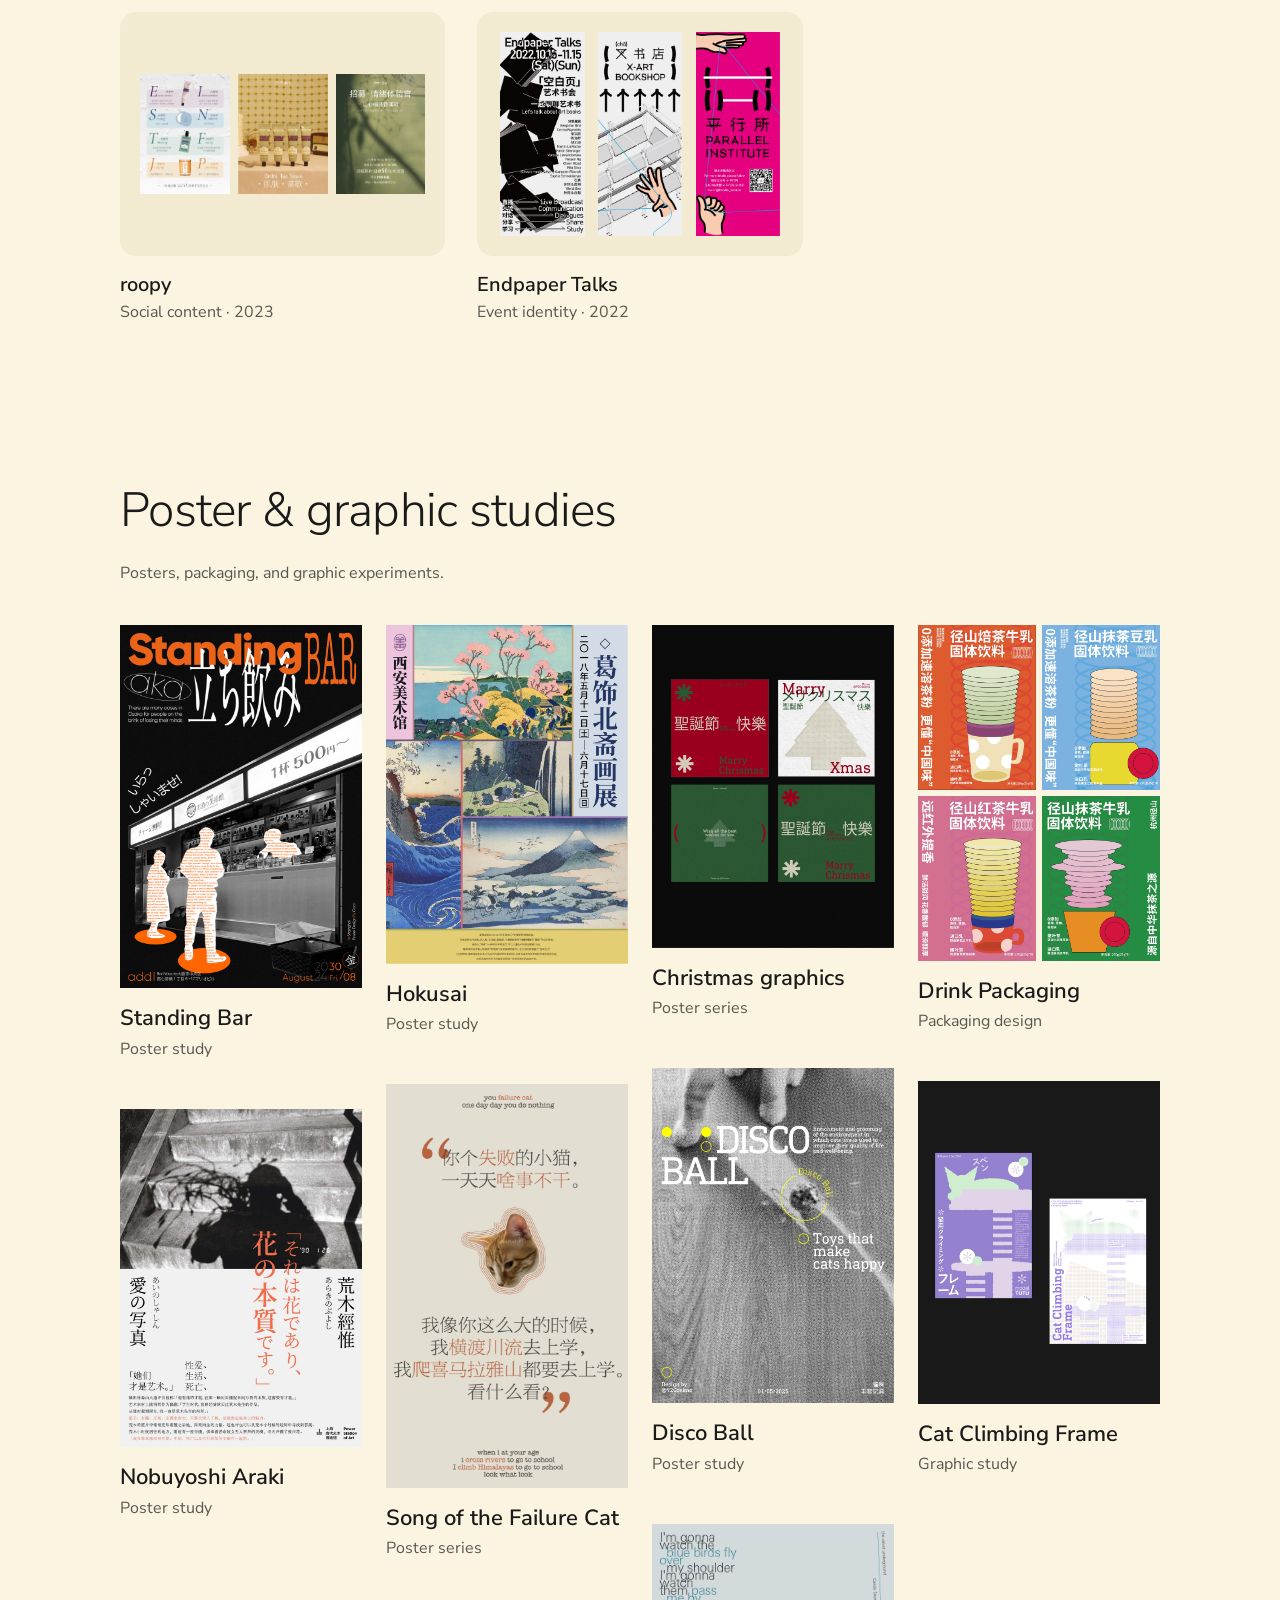
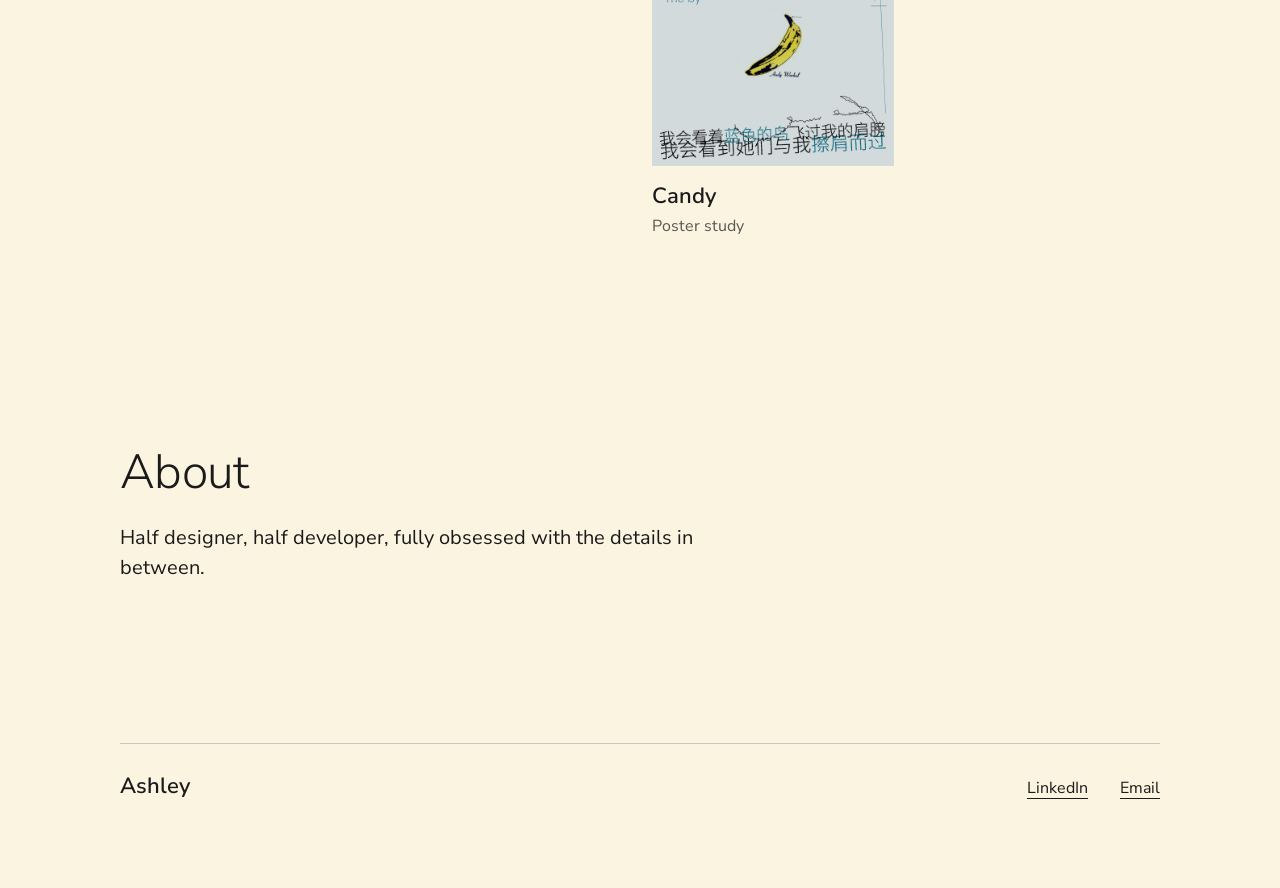
==== commit de60efab: "deleted a image" ====
--- a/index.html
+++ b/index.html
@@ -9,7 +9,7 @@
   <link rel="preconnect" href="https://fonts.googleapis.com">
   <link rel="preconnect" href="https://fonts.gstatic.com" crossorigin>
   <link href="https://fonts.googleapis.com/css2?family=Gaegu:wght@700&amp;family=Nunito+Sans:ital,opsz,wght@0,6..12,300;0,6..12,400;0,6..12,600;1,6..12,300&amp;display=swap" rel="stylesheet">
-  <link rel="stylesheet" href="assets/style.css">
+  <link rel="stylesheet" href="css/style.css">
 </head>
 <body>
   <a class="skip-link" href="#main">Skip to content</a>
@@ -39,9 +39,7 @@
               <h4>Sheridan Ride</h4><p class="project-meta">UX/UI · 2026</p>
             </article></a>
             <a class="project-card-link" href="project.html?id=photo-vocab-app"><article class="project">
-              <div class="cover card--neutral"><p class="project-tag">In progress</p><span class="sheridan-screens" aria-hidden="true">
-                <img src="assets/images/photoVocabApp/02-learn-results.png" width="375" height="812" alt="" loading="lazy" decoding="async"><img src="assets/images/photoVocabApp/03-library.png" width="375" height="812" alt="" loading="lazy" decoding="async"><img src="assets/images/photoVocabApp/05-word-detail.png" width="375" height="812" alt="" loading="lazy" decoding="async">
-              </span></div>
+              <div class="cover card--neutral"><p class="project-tag">In progress</p></div>
               <h4>Photo Vocab App</h4>
             </article></a>
             <a class="project-card-link" href="project.html?id=case-study-workspace"><article class="project">
--- a/css/style.css
+++ b/css/style.css
@@ -0,0 +1,153 @@
+:root {
+  --color-bg: #FBF4E1;              /* page background (60%) - light tint of Pantone Anise Flower */
+  --color-card: #F37E9B;            /* project cards, simple screenshots (30%) - Pantone Rosy Future */
+  --color-card-neutral: #F3EAD2;    /* project cards, colorful screenshots - warm sand */
+  --color-accent: #3AB0A2;          /* tags, active/hover link line (10%) - Pantone Waterfall */
+  --color-text: #1A1A1A;            /* main text */
+  --color-text-muted: rgba(26, 26, 26, 0.72);  /* secondary text */
+  --color-line: rgba(26, 26, 26, 0.2);         /* footer divider (kept) */
+  --color-green: #C9D77E;           /* only the unused .flow-line still refers to this */
+  --color-white: #FFFFFF;           /* currently unused */
+}
+* { box-sizing: border-box; }
+body { margin: 0; background: var(--color-bg); color: var(--color-text); font-family: 'Nunito Sans', sans-serif; font-size: 1rem; line-height: 1.5; }
+h1, h2, h3, h4, p, figure, dl, dd { margin: 0; }
+a { color: inherit; text-underline-offset: .3em; }
+a:hover { text-decoration-thickness: 2px; }
+:focus-visible { outline: 2px solid var(--color-text); outline-offset: 2px; }
+::selection { color: var(--color-text); background: var(--color-accent); }
+.page { width: min(1200px, calc(100% - 240px)); margin-inline: auto; }
+.site-header { display: flex; align-items: center; justify-content: space-between; gap: 24px; padding-block: 40px; }
+/* min-height keeps the header at 139px now that the logo is 26px tall. */
+.brand { display: inline-flex; align-items: center; min-height: 59px; padding: 10px; margin-left: -10px; }
+.brand img { display: block; width: auto; height: 26px; opacity: .2; filter: brightness(0) invert(9.4%); }
+nav { display: flex; flex-wrap: wrap; column-gap: 40px; }
+nav a { display: inline-flex; align-items: center; min-height: 44px; text-decoration: none; }
+.site-header nav a { position: relative; color: var(--color-text); font-size: 16px; }
+/* Hover/active line: 2px thick, 2px below the text, drawn without changing the link box or nav height. */
+.site-header nav a::after { content: ""; position: absolute; inset-inline: 0; top: calc(50% + .75em + 2px); height: 2px; background: transparent; }
+.site-header nav a:hover::after, .site-header nav a[aria-current]::after { background: var(--color-accent); }
+.page-back:hover { text-decoration: underline; }
+.page-back { display: inline-flex; align-items: center; min-height: 44px; font-size: .875rem; text-decoration: none; }
+main { display: grid; gap: 160px; padding-top: 80px; }
+section, footer, .resume { scroll-margin-top: 24px; }
+/* The hero fills the first screen (minus the 139px top bar and 80px top padding) so Selected work starts below the fold. */
+.hero { display: grid; align-content: center; gap: 24px; min-height: calc(100dvh - 220px); }
+.hero-title { display: grid; gap: 16px; }
+.note { font: 700 1.5rem/1.2 'Gaegu', cursive; }
+h1 { max-width: 640px; font-size: clamp(2.5rem, 1.5rem + 3.4vw, 4.5rem); font-weight: 300; font-style: italic; line-height: 1.05; letter-spacing: -.02em; }
+h2 { font-size: clamp(2rem, 1.4rem + 2vw, 3rem); font-weight: 300; line-height: 1.1; letter-spacing: -.015em; }
+h3 { font-size: 1.375rem; font-weight: 600; line-height: 1.3; }
+p { max-width: 640px; }
+.muted, .project-meta, .work-status { color: var(--color-text-muted); }
+/* Figma H2 scale: the one-line intro sits under the display name without competing with it. */
+.tagline { max-width: 760px; color: var(--color-text-muted); font-size: clamp(1.5rem, 1.1rem + 1.4vw, 2rem); font-weight: 300; line-height: 1.25; }
+.facts { display: grid; grid-template-columns: repeat(3, minmax(0, 1fr)); gap: 24px; }
+/* Project info row (role, team, timeline, tools) reuses the hero facts style with four columns. */
+.case-facts { grid-template-columns: repeat(4, minmax(0, 1fr)); max-width: 900px; margin-top: 16px; }
+dt { font-size: .8125rem; font-weight: 600; line-height: 1.4; letter-spacing: .08em; text-transform: uppercase; }
+dt { margin-bottom: 8px; color: var(--color-text-muted); }
+.group-title { margin-top: 40px; color: var(--color-text-muted); font-size: .8125rem; font-weight: 600; line-height: 1.4; letter-spacing: .08em; text-transform: uppercase; }
+.work-group + .work-group { margin-top: 64px; }
+.project-grid { display: grid; grid-template-columns: repeat(3, minmax(0, 1fr)); gap: 32px; margin-top: 24px; }
+.project { min-width: 0; }
+.section-intro { margin-top: 24px; color: var(--color-text-muted); }
+/* Thumbnail box: screenshots are centred and contained (never cropped). */
+.cover { position: relative; display: flex; align-items: center; justify-content: center; aspect-ratio: 4 / 3; min-height: 0; padding: 20px; overflow: hidden; border-radius: 16px; background: var(--color-card); margin-bottom: 14px; }
+.cover.card--neutral { background: var(--color-card-neutral); }
+/* Projects without a screenshot show their name inside the box, bottom-left. */
+.cover-title { align-self: flex-end; margin-inline-end: auto; color: var(--color-text); font-size: 28px; font-weight: 300; font-style: italic; line-height: 1.1; }
+/* One equal column per image, whatever the count. */
+.cover-art { position: relative; z-index: 1; display: grid; grid-template-rows: minmax(0, 1fr); grid-auto-flow: column; grid-auto-columns: minmax(0, 1fr); gap: 8px; width: 100%; height: 100%; }
+.cover-art img { display: block; width: 100%; height: 100%; min-width: 0; object-fit: contain; }
+.sheridan-screens { position: relative; z-index: 1; display: flex; align-items: center; justify-content: center; gap: 3%; width: 100%; height: 100%; }
+.sheridan-screens img { display: block; width: auto; max-width: 31%; height: 100%; border-radius: 12px; object-fit: contain; }
+.project-card-link { display: block; min-width: 0; color: inherit; text-decoration: none; }
+.project > h4 { font-size: 20px; font-weight: 600; }
+.project-meta { font-size: 16px; }
+/* Tag pill sits in the thumbnail's top-left corner. */
+.project-tag { position: absolute; top: 16px; left: 16px; z-index: 2; padding: 6px 12px; border-radius: 999px; background: var(--color-accent); color: var(--color-text); font-size: 13px; font-weight: 600; line-height: 1.2; }
+.project-card-link:hover h4, .exploration-grid > a:hover h3 { text-decoration: underline; text-underline-offset: .3em; }
+figcaption { display: flex; flex-wrap: wrap; gap: 4px 8px; margin-top: 24px; }
+strong { font-weight: 600; }
+.work-status { margin-top: 40px; }
+.exploration-grid { column-count: 4; column-gap: 24px; margin-top: 40px; }
+.exploration-grid > a { display: inline-block; width: 100%; margin-bottom: 48px; color: inherit; text-decoration: none; break-inside: avoid; }
+.exploration-card img { display: block; width: 100%; height: auto; background: var(--color-card-neutral); }
+.exploration-collage { display: grid; grid-template-columns: repeat(2, minmax(0, 1fr)); gap: 6px; }
+/* Cells follow the artwork ratio, so there are no letterbox edges. */
+.exploration-collage img { display: block; width: 100%; height: auto; min-width: 0; }
+.exploration-card h3 { margin-top: 16px; }
+.exploration-card p { margin-top: 4px; color: var(--color-text-muted); }
+.about { display: grid; gap: 24px; }
+.body-large { font-size: 1.25rem; }
+.resume { max-width: 640px; }
+.contact-link { min-width: 0; padding-block: 8px; overflow-wrap: anywhere; }
+.site-footer { margin-top: 160px; border-top: 1px solid var(--color-line); padding-block: 24px 64px; }
+.footer-row { display: flex; flex-wrap: wrap; justify-content: space-between; align-items: baseline; gap: 16px; margin-bottom: 16px; }
+.footer-links { display: flex; flex-wrap: wrap; gap: 0 32px; min-width: 0; }
+.signature { font-size: 1.375rem; font-weight: 600; }
+.skip-link { position: fixed; top: 8px; left: 24px; z-index: 10; padding: 16px 24px; background: var(--color-bg); transform: translateY(-200%); }
+.skip-link:focus { transform: translateY(0); }
+.filter-definitions { position: absolute; }
+.case-main { row-gap: 24px; }
+.case-study { min-width: 0; }
+.case-header { display: grid; gap: 16px; }
+.eyebrow { color: var(--color-text-muted); font-size: .8125rem; font-weight: 600; letter-spacing: .08em; text-transform: uppercase; }
+.case-intro { max-width: 720px; font-size: 1.25rem; color: var(--color-text-muted); }
+/* Columns follow the image count so the last row is never left with one lone image. */
+.case-gallery { display: grid; grid-template-columns: repeat(3, minmax(0, 1fr)); align-items: start; gap: 24px; max-width: 900px; margin-top: 80px; }
+/* :where keeps these count rules at class weight, so the mobile one-column rule below can override them. */
+.case-gallery:where(:has(> :nth-child(2):last-child)) { grid-template-columns: repeat(2, minmax(0, 1fr)); }
+.case-gallery:where(:has(> :nth-child(4):last-child), :has(> :nth-child(7):last-child)) { grid-template-columns: repeat(4, minmax(0, 1fr)); }
+.case-gallery.gallery-one { grid-template-columns: minmax(0, 640px); }
+.case-section .case-gallery { margin-top: 16px; }
+.case-gallery img, .case-gallery video { display: block; width: 100%; height: auto; background: var(--color-card-neutral); }
+.case-gallery img[src$=".png"] { background: none; } /* PNG screens can have transparent rounded corners */
+.case-section { display: grid; gap: 16px; max-width: 900px; margin-top: 112px; }
+.case-section h2 { max-width: 720px; font-size: 2rem; line-height: 1.2; }
+.case-section h3 { margin-top: 8px; }
+.case-section p, .case-section ul, .case-section ol { max-width: 720px; }
+.case-section ul, .case-section ol { margin-block: 0; padding-inline-start: 1.25rem; }
+.case-section li + li { margin-top: 8px; }
+.case-columns { display: grid; grid-template-columns: repeat(2, minmax(0, 1fr)); gap: 48px; }
+.value-list { display: grid; grid-template-columns: repeat(2, minmax(0, 1fr)); gap: 12px 32px; list-style-position: inside; padding: 0; }
+.steps { display: grid; gap: 16px; }
+.flow-line { padding: 24px; background: var(--color-green); font-weight: 600; }
+.back-link { display: inline-block; margin-top: 112px; padding-block: 12px; }
+.toc { display: flex; flex-direction: column; flex-wrap: nowrap; font-size: .875rem; }
+.toc a { min-height: 32px; color: var(--color-text-muted); }
+.toc a[aria-current="true"] { color: var(--color-text); }
+.toc-link::before { content: ""; inline-size: 5px; block-size: 5px; margin-inline: -11px 6px; background: currentColor; opacity: 0; }
+.toc-link[aria-current="true"]::before { opacity: 1; }
+@media (min-width: 1001px) and (min-height: 481px) {
+  /* Top bar stays visible on every page; in-page jumps land below it (header is 139px tall). */
+  /* border-image paints the background edge to edge without widening the page, so content never shows beside the bar. */
+  .site-header { position: sticky; inset-block-start: 0; z-index: 10; border-image: conic-gradient(var(--color-bg) 0 0) fill 0 // 0 100vmax; }
+  section, footer, .resume, .case-header, .case-section { scroll-margin-top: 160px; }
+  /* Project pages: back link and contents in a left rail inside the same 1200px frame as the homepage. */
+  .case-main { grid-template-columns: 200px minmax(0, 1fr); column-gap: 40px; align-items: start; }
+  .rail { position: sticky; inset-block-start: 180px; display: grid; gap: 16px; }
+}
+/* Narrow or short screens: no rail contents, just the back link above the project. */
+@media (max-width: 1000px), (max-height: 480px) { .toc { display: none; } }
+@media (max-width: 768px) { .project-grid { grid-template-columns: minmax(0, 1fr); } }
+@media (max-width: 1000px) {
+  .case-facts { grid-template-columns: repeat(2, minmax(0, 1fr)); }
+  .page { width: calc(100% - 48px); }
+  nav { column-gap: 24px; }
+  .exploration-grid { column-count: 3; }
+}
+@media (max-width: 700px) { .exploration-grid { column-count: 2; } }
+@media (max-width: 600px) {
+  .site-header { align-items: flex-start; flex-direction: column; gap: 16px; padding-block: 24px; }
+  nav { width: 100%; justify-content: space-between; gap: 8px; }
+  main { padding-top: 64px; }
+  .facts, .project-grid { grid-template-columns: minmax(0, 1fr); }
+  .facts { gap: 24px; }
+  .artwork-cover { padding: 8px; gap: 4px; }
+  .case-columns, .value-list, .case-gallery { grid-template-columns: minmax(0, 1fr); }
+  .case-gallery { margin-top: 48px; }
+  .case-section, .back-link { margin-top: 80px; }
+}
+@media (max-width: 480px) { .exploration-grid { column-count: 1; } }
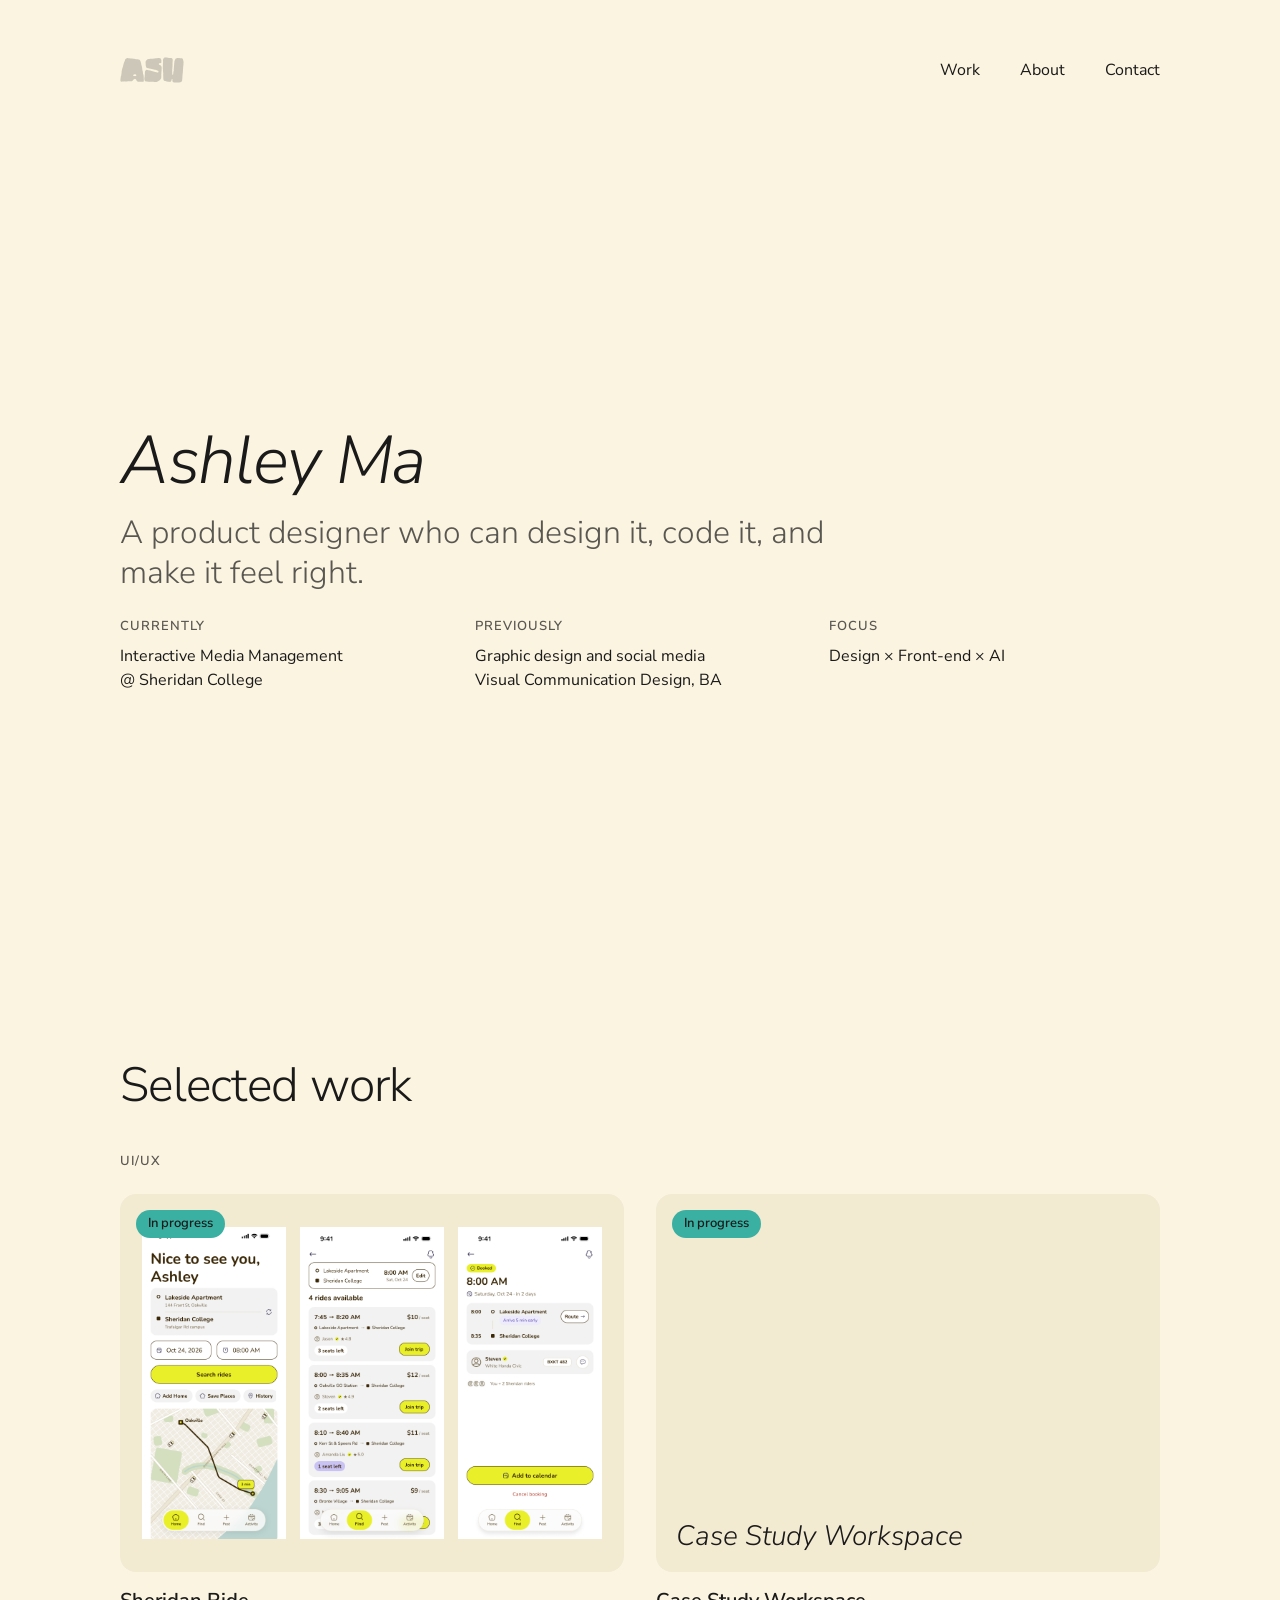
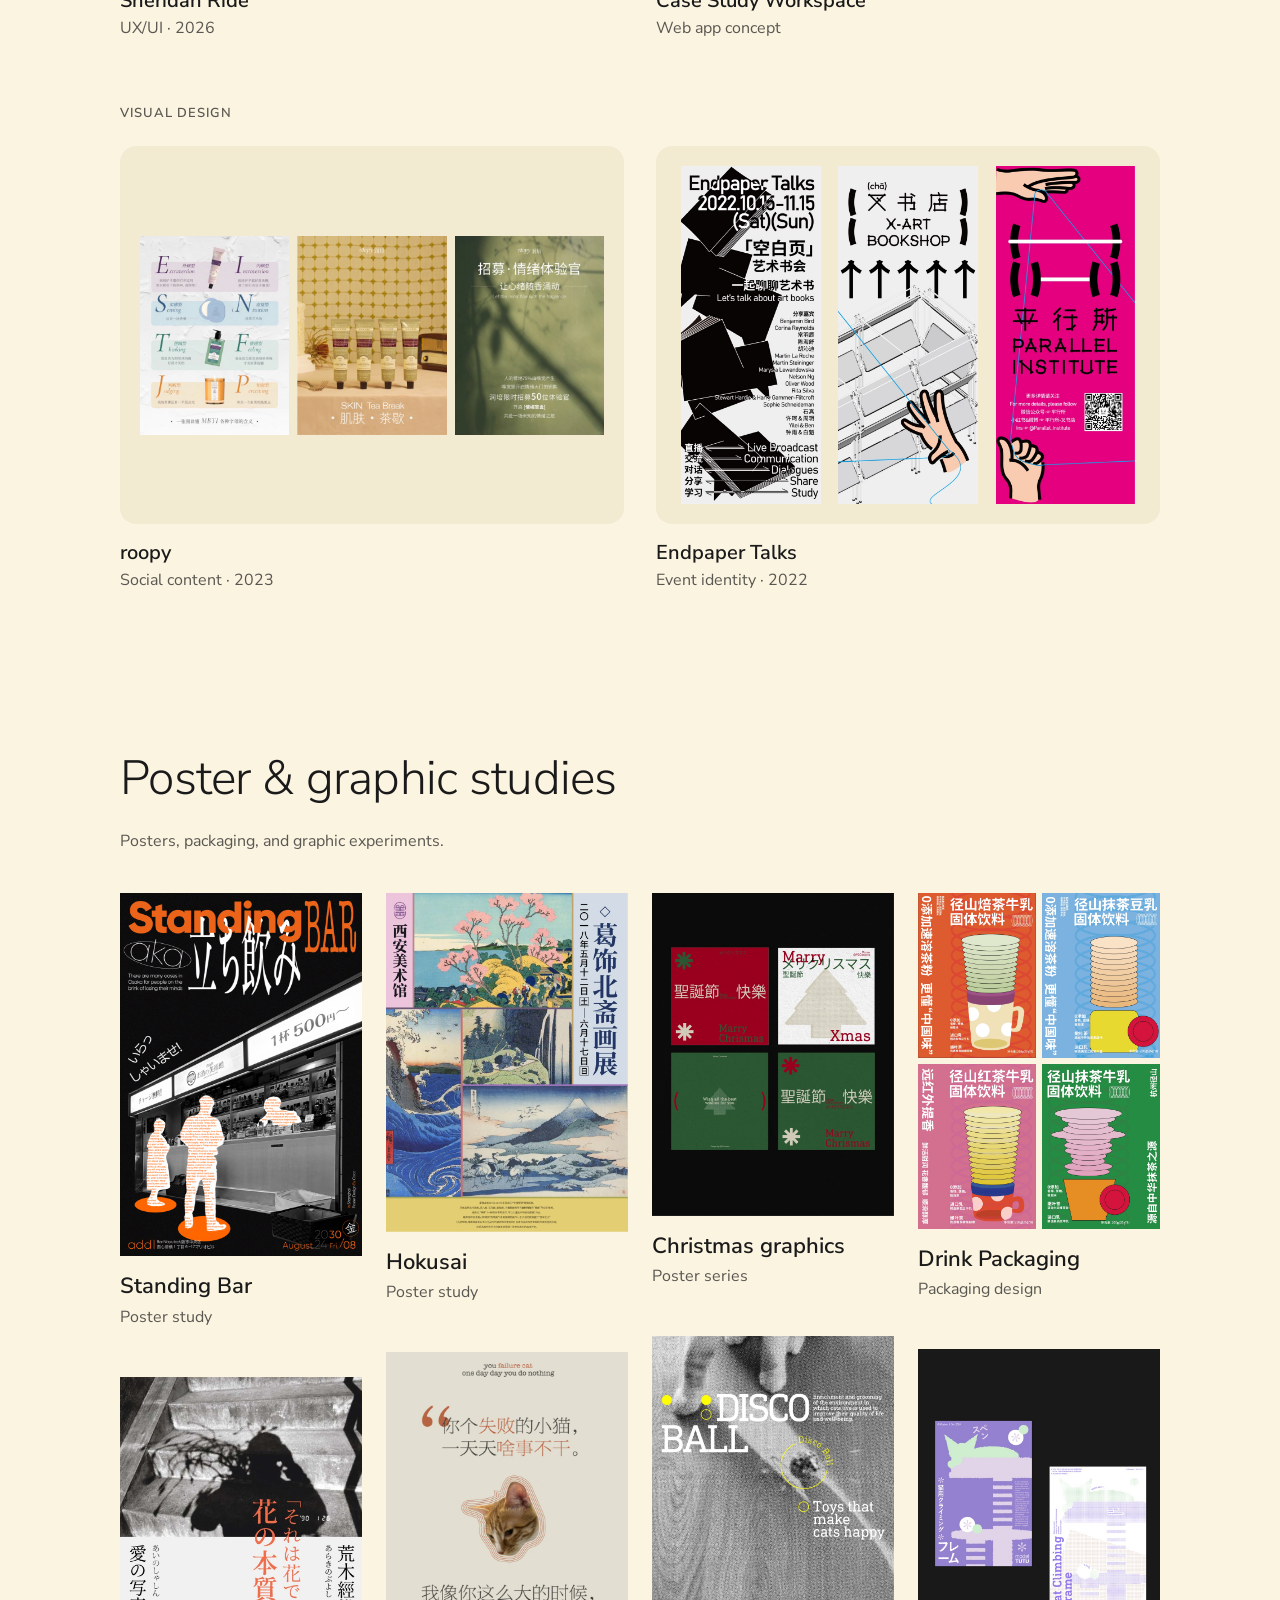
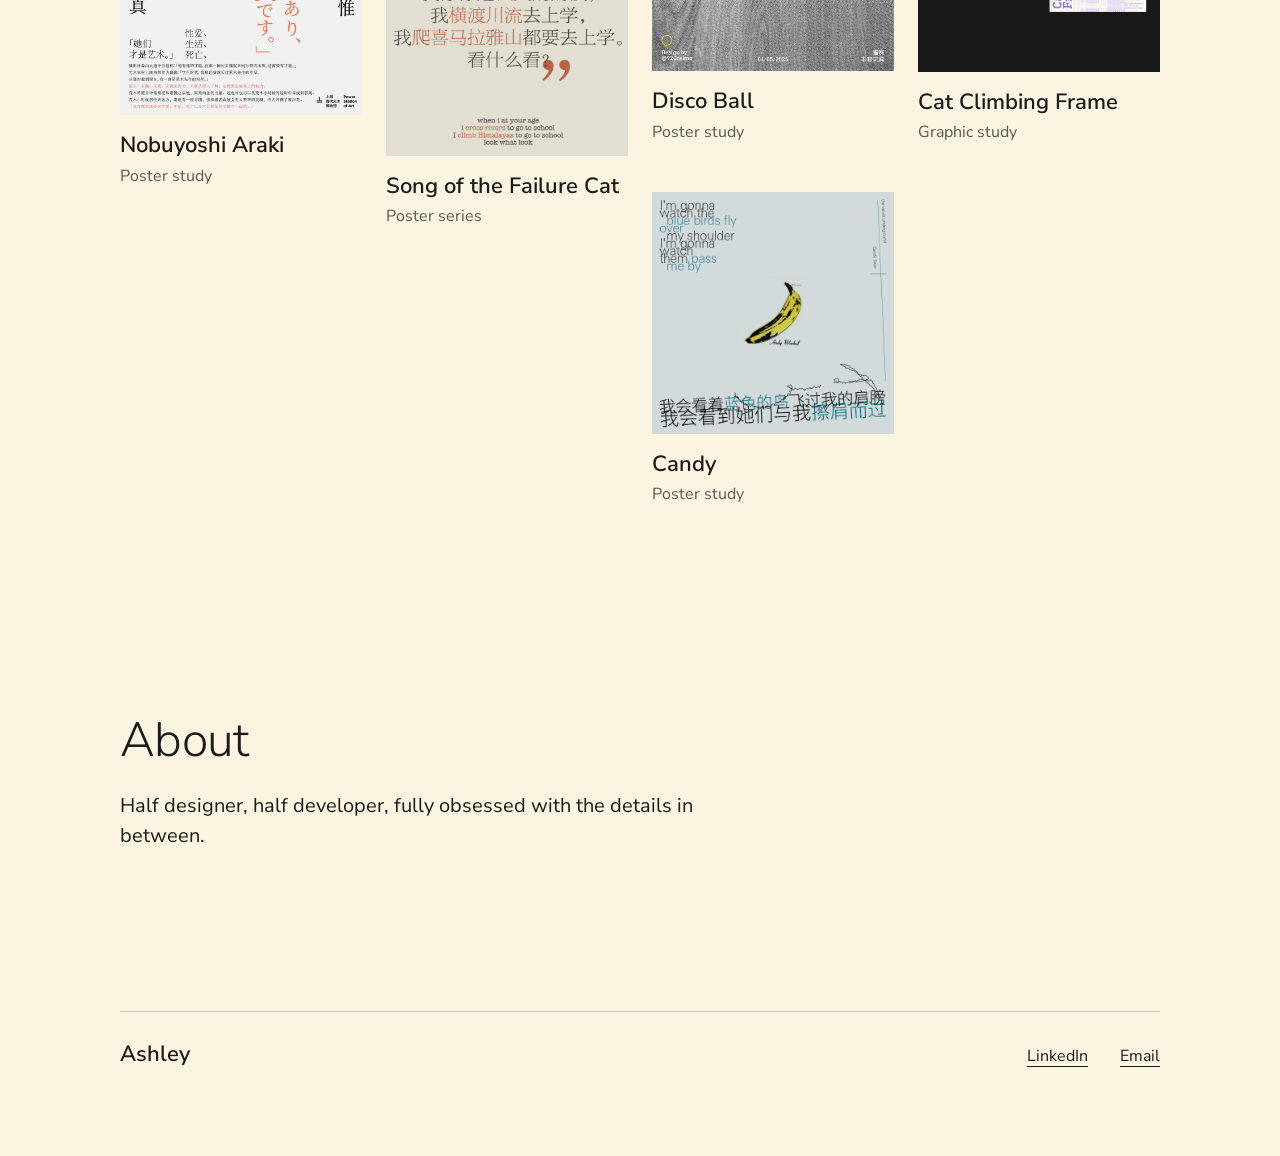
==== commit ac4558a2: "deleted a project(photo)" ====
--- a/index.html
+++ b/index.html
@@ -38,10 +38,12 @@
               </span></div>
               <h4>Sheridan Ride</h4><p class="project-meta">UX/UI · 2026</p>
             </article></a>
+            <!-- Hidden: Photo Vocab App card. To show it again, delete this comment opener and its closer.
             <a class="project-card-link" href="project.html?id=photo-vocab-app"><article class="project">
               <div class="cover card--neutral"><p class="project-tag">In progress</p></div>
               <h4>Photo Vocab App</h4>
             </article></a>
+            -->
             <a class="project-card-link" href="project.html?id=case-study-workspace"><article class="project">
               <div class="cover card--neutral"><p class="project-tag">In progress</p><span class="cover-title" aria-hidden="true">Case Study Workspace</span></div>
               <h4>Case Study Workspace</h4><p class="project-meta">Web app concept</p>
--- a/css/style.css
+++ b/css/style.css
@@ -49,7 +49,7 @@
 dt { margin-bottom: 8px; color: var(--color-text-muted); }
 .group-title { margin-top: 40px; color: var(--color-text-muted); font-size: .8125rem; font-weight: 600; line-height: 1.4; letter-spacing: .08em; text-transform: uppercase; }
 .work-group + .work-group { margin-top: 64px; }
-.project-grid { display: grid; grid-template-columns: repeat(3, minmax(0, 1fr)); gap: 32px; margin-top: 24px; }
+.project-grid { display: grid; grid-template-columns: repeat(2, minmax(0, 1fr)); gap: 32px; margin-top: 24px; }
 .project { min-width: 0; }
 .section-intro { margin-top: 24px; color: var(--color-text-muted); }
 /* Thumbnail box: screenshots are centred and contained (never cropped). */
